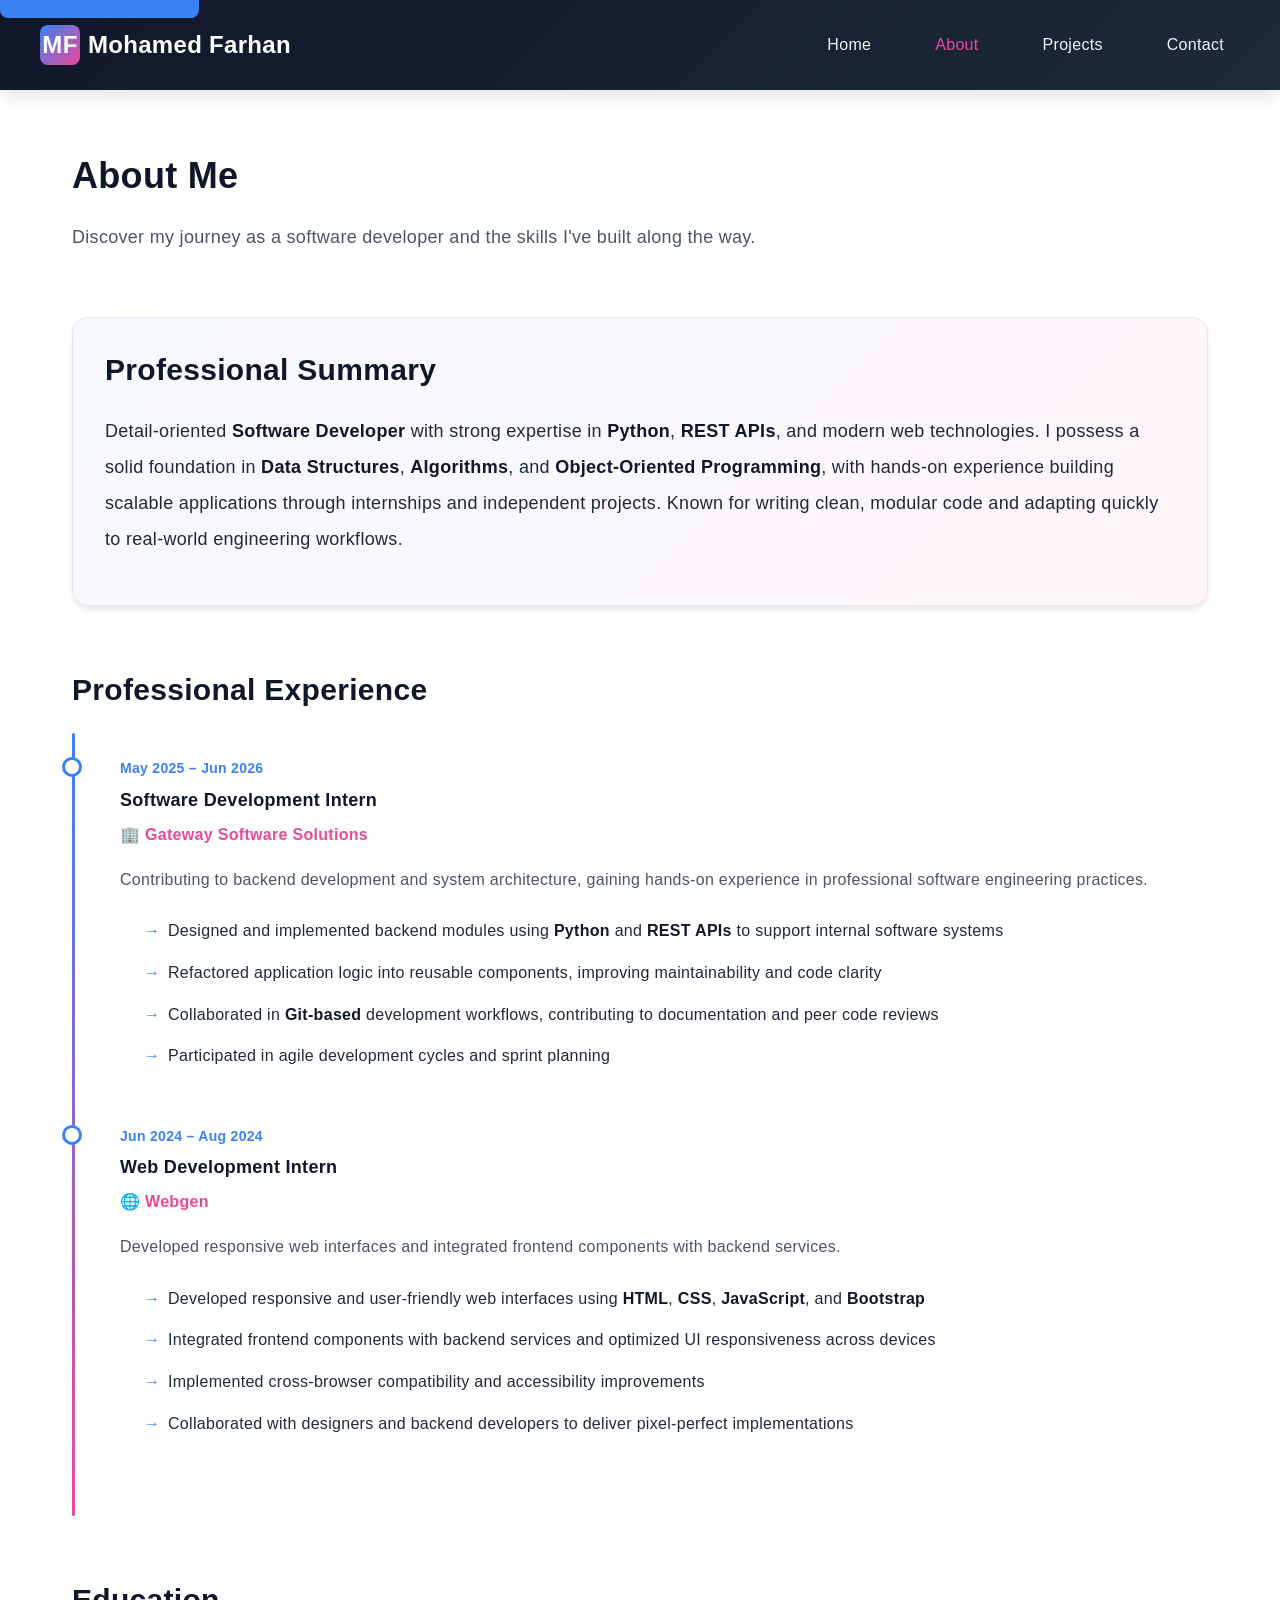
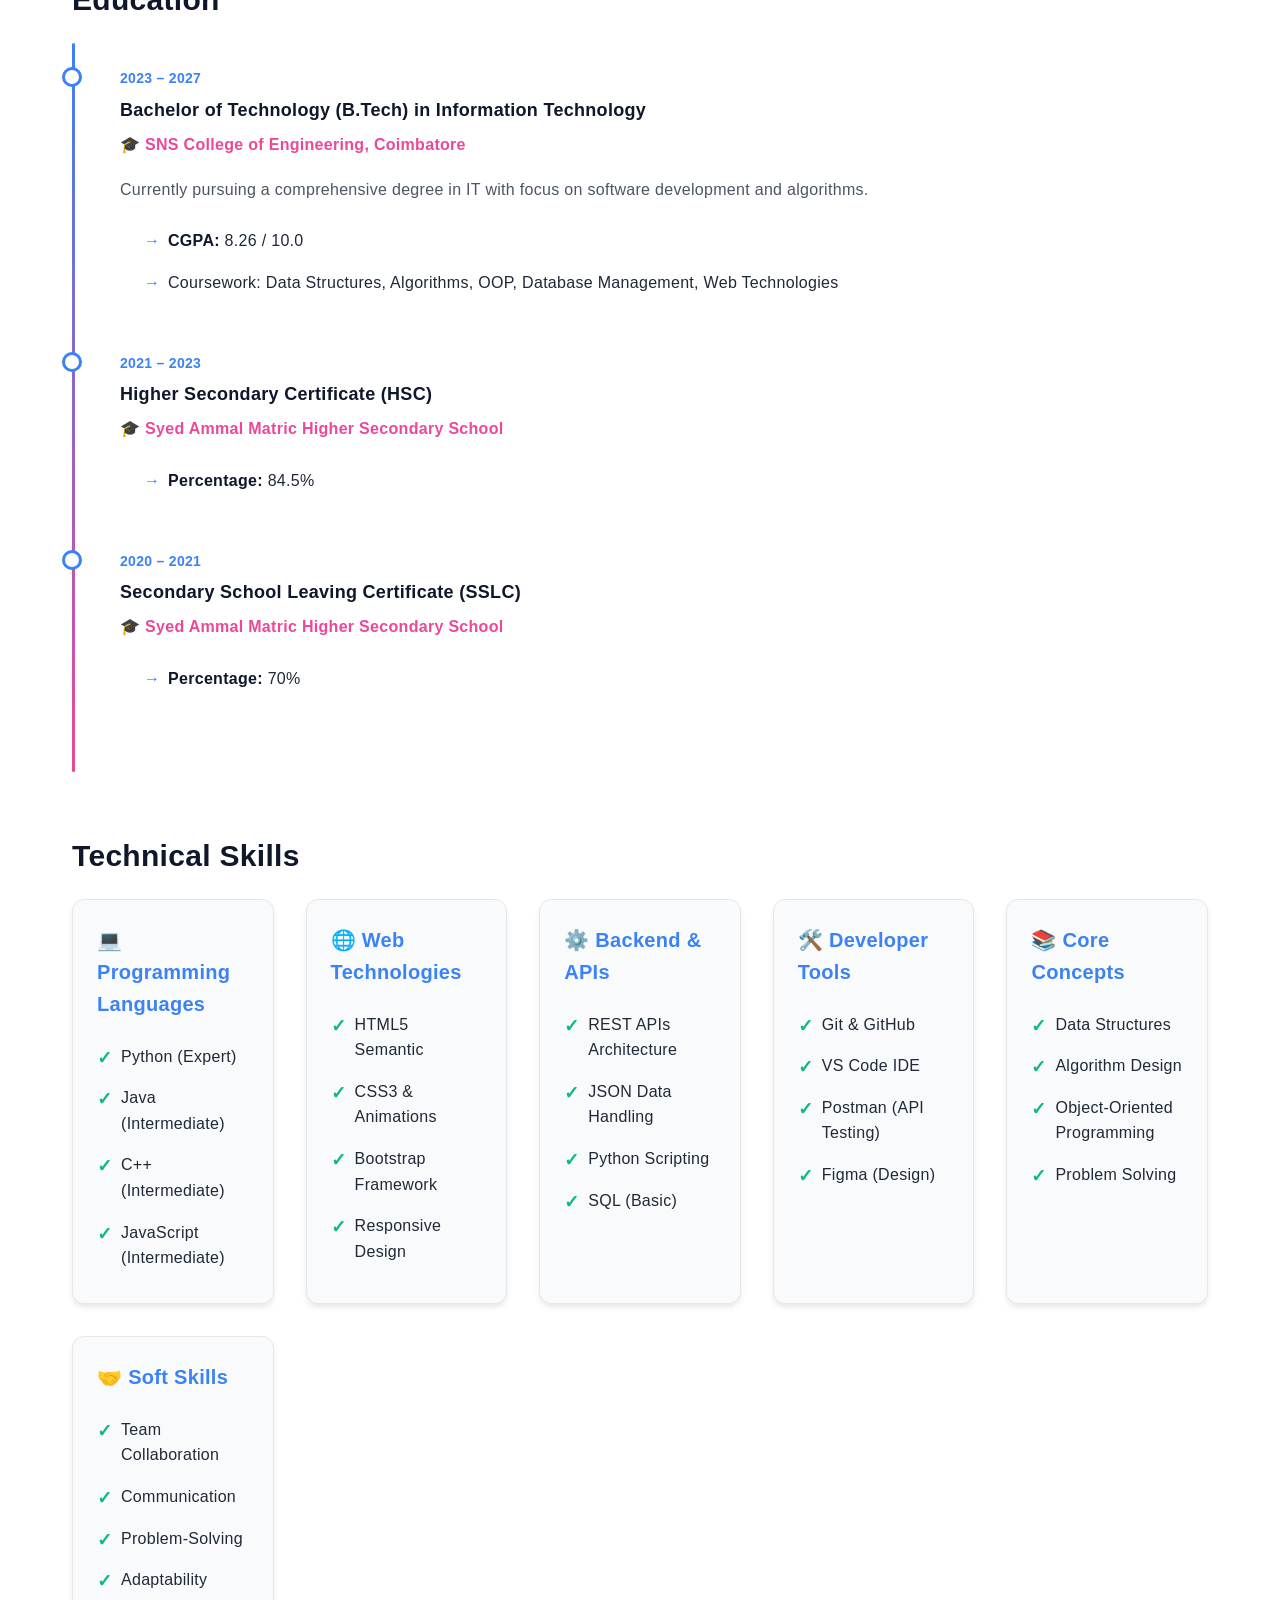
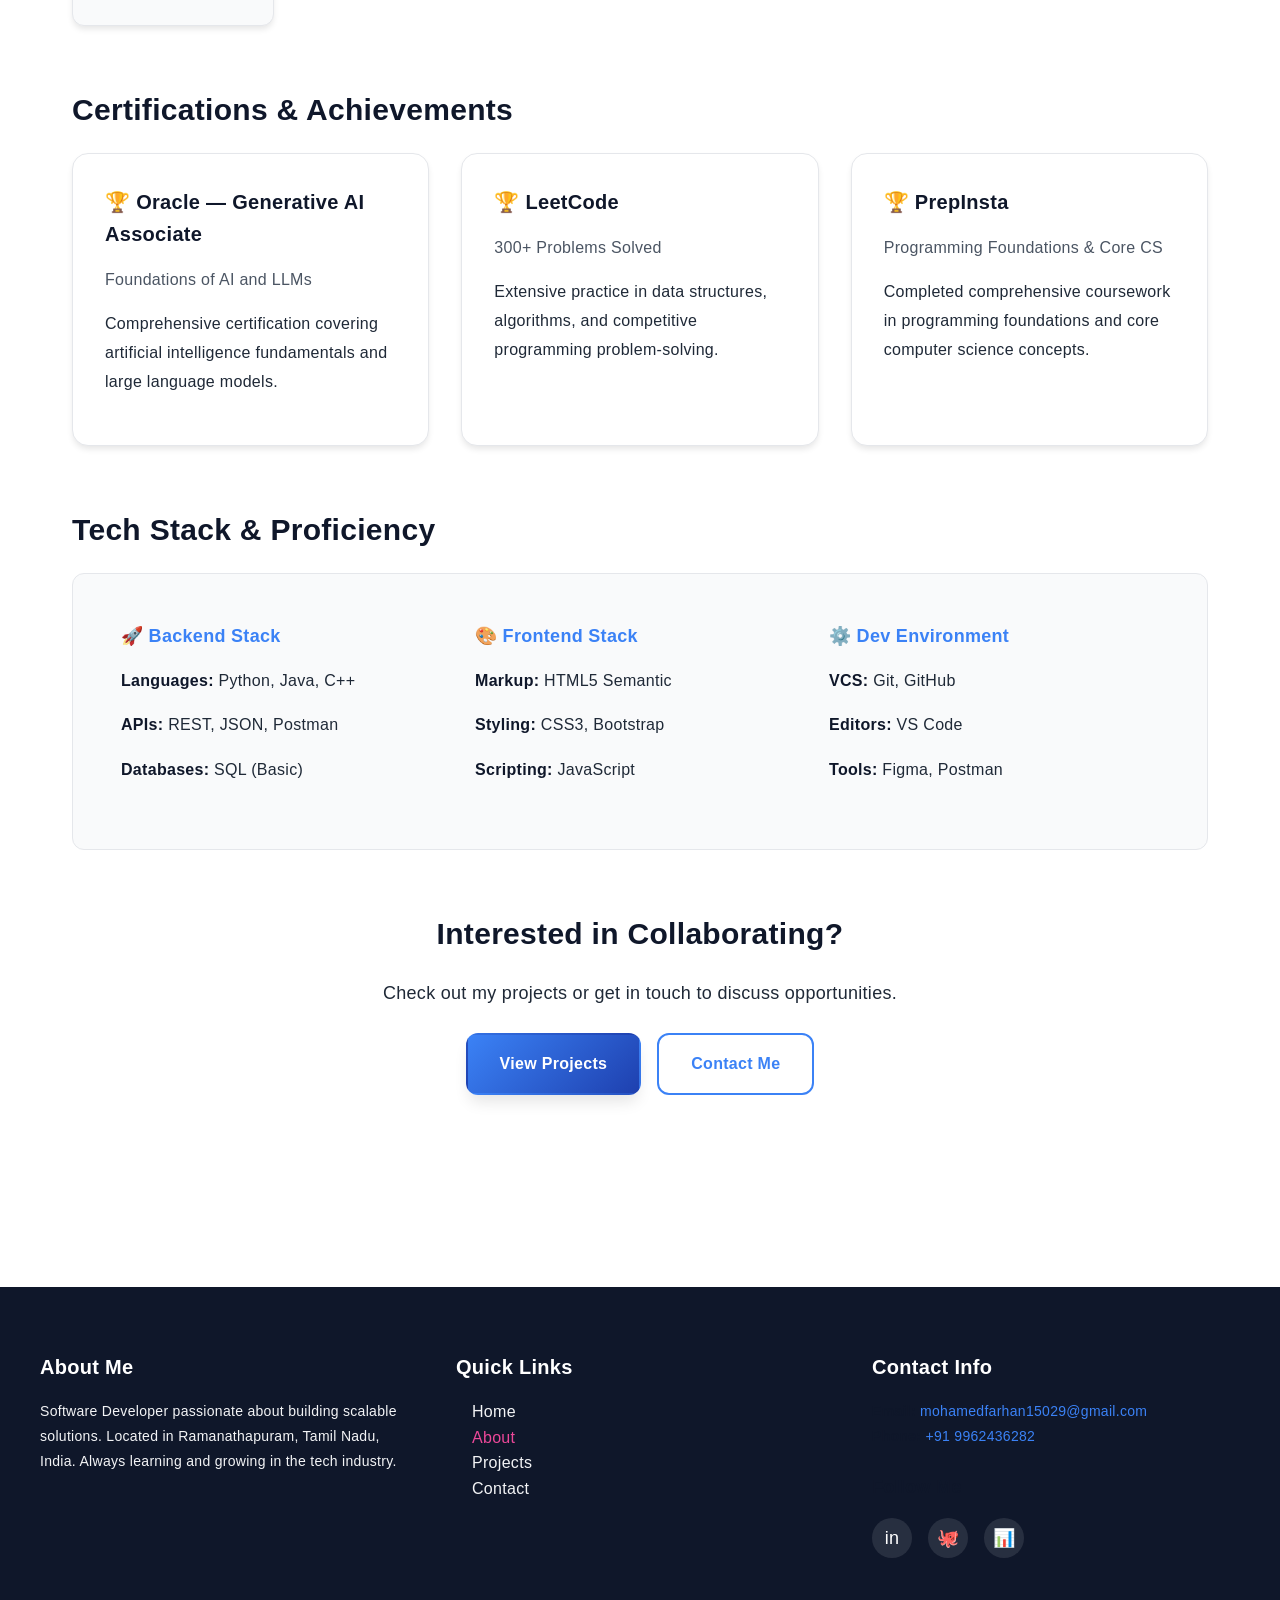
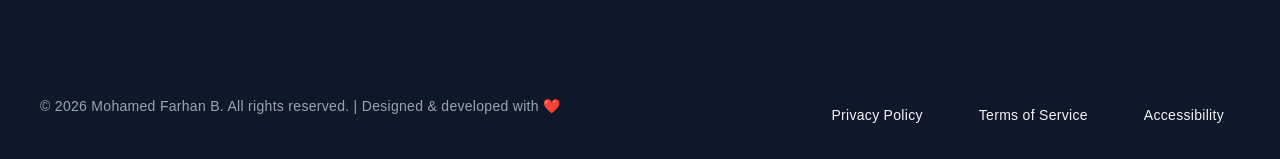
==== about.html @ 7ab43fc3 "Initial commit: Professional portfolio website - WCAG AAA accessible, SEO optimized, premium design" ====
<!DOCTYPE html>
<html lang="en">
<head>
  <meta charset="UTF-8">
  <meta name="viewport" content="width=device-width, initial-scale=1.0">
  
  <!-- SEO Meta Tags -->
  <title>About Me | Mohamed Farhan B - Software Developer Experience & Skills</title>
  <meta name="description" content="Learn about Mohamed Farhan B's professional background, experience as a software developer, technical skills, education, and career journey.">
  <meta name="keywords" content="About Mohamed Farhan, Software Developer Experience, Python Backend Developer, Technical Skills">
  <meta name="author" content="Mohamed Farhan B">
  
  <!-- Open Graph -->
  <meta property="og:title" content="About Mohamed Farhan B | Software Developer">
  <meta property="og:description" content="Professional background and experience in software development, Python, backend engineering.">
  <meta property="og:url" content="https://mohamedfarhanb.com/about.html">
  
  <!-- Canonical URL -->
  <link rel="canonical" href="https://mohamedfarhanb.com/about.html">
  
  <!-- Favicon -->
  <link rel="icon" type="image/x-icon" href="data:image/svg+xml,<svg xmlns='http://www.w3.org/2000/svg' viewBox='0 0 32 32'><rect fill='%233b82f6' width='32' height='32'/><text x='50%' y='50%' dominant-baseline='middle' text-anchor='middle' font-size='20' font-weight='bold' fill='white' font-family='Arial'>MF</text></svg>">
  
  <!-- Stylesheets -->
  <link rel="stylesheet" href="css/styles.css">
</head>
<body>
  <!-- Skip Link -->
  <a href="#main-content" class="skip-link">Skip to main content</a>

  <!-- Header & Navigation -->
  <header role="banner">
    <div class="header-container">
      <a href="index.html" class="logo" aria-label="Mohamed Farhan portfolio home">
        <div class="logo-icon">MF</div>
        <span>Mohamed Farhan</span>
      </a>

      <button class="mobile-menu-btn" aria-label="Toggle navigation menu" aria-expanded="false">
        ☰
      </button>

      <nav role="navigation" aria-label="Main navigation">
        <a href="index.html">Home</a>
        <a href="about.html" aria-current="page">About</a>
        <a href="projects.html">Projects</a>
        <a href="contact.html">Contact</a>
      </nav>
    </div>
  </header>

  <!-- Main Content -->
  <main id="main-content" role="main">
    <!-- Page Header -->
    <section aria-labelledby="page-title">
      <h1 id="page-title">About Me</h1>
      <p class="text-muted" style="font-size: var(--font-size-lg); margin-bottom: var(--spacing-2xl);">
        Discover my journey as a software developer and the skills I've built along the way.
      </p>
    </section>

    <!-- Professional Summary -->
    <section class="card" style="background: linear-gradient(135deg, rgba(59, 130, 246, 0.05) 0%, rgba(236, 72, 153, 0.05) 100%); margin-bottom: var(--spacing-3xl);" aria-labelledby="summary-title">
      <h2 id="summary-title">Professional Summary</h2>
      <p style="font-size: var(--font-size-lg); line-height: 2;">
        Detail-oriented <strong>Software Developer</strong> with strong expertise in <strong>Python</strong>, <strong>REST APIs</strong>, and modern web technologies. 
        I possess a solid foundation in <strong>Data Structures</strong>, <strong>Algorithms</strong>, and <strong>Object-Oriented Programming</strong>, with hands-on experience 
        building scalable applications through internships and independent projects. Known for writing clean, modular code and adapting quickly to real-world engineering workflows.
      </p>
    </section>

    <!-- Experience Section -->
    <section aria-labelledby="experience-title">
      <h2 id="experience-title">Professional Experience</h2>
      <div class="experience-timeline">
        <!-- Current Role -->
        <article class="timeline-item">
          <div class="timeline-date">May 2025 – Jun 2026</div>
          <h3 class="timeline-title">Software Development Intern</h3>
          <p class="timeline-company">🏢 Gateway Software Solutions</p>
          <p class="timeline-description">
            Contributing to backend development and system architecture, gaining hands-on experience in professional software engineering practices.
          </p>
          <ul class="timeline-points">
            <li>Designed and implemented backend modules using <strong>Python</strong> and <strong>REST APIs</strong> to support internal software systems</li>
            <li>Refactored application logic into reusable components, improving maintainability and code clarity</li>
            <li>Collaborated in <strong>Git-based</strong> development workflows, contributing to documentation and peer code reviews</li>
            <li>Participated in agile development cycles and sprint planning</li>
          </ul>
        </article>

        <!-- Previous Role -->
        <article class="timeline-item">
          <div class="timeline-date">Jun 2024 – Aug 2024</div>
          <h3 class="timeline-title">Web Development Intern</h3>
          <p class="timeline-company">🌐 Webgen</p>
          <p class="timeline-description">
            Developed responsive web interfaces and integrated frontend components with backend services.
          </p>
          <ul class="timeline-points">
            <li>Developed responsive and user-friendly web interfaces using <strong>HTML</strong>, <strong>CSS</strong>, <strong>JavaScript</strong>, and <strong>Bootstrap</strong></li>
            <li>Integrated frontend components with backend services and optimized UI responsiveness across devices</li>
            <li>Implemented cross-browser compatibility and accessibility improvements</li>
            <li>Collaborated with designers and backend developers to deliver pixel-perfect implementations</li>
          </ul>
        </article>
      </div>
    </section>

    <!-- Education Section -->
    <section aria-labelledby="education-title" style="margin-top: var(--spacing-3xl);">
      <h2 id="education-title">Education</h2>
      <div class="experience-timeline">
        <!-- B.Tech -->
        <article class="timeline-item">
          <div class="timeline-date">2023 – 2027</div>
          <h3 class="timeline-title">Bachelor of Technology (B.Tech) in Information Technology</h3>
          <p class="timeline-company">🎓 SNS College of Engineering, Coimbatore</p>
          <p class="timeline-description">
            Currently pursuing a comprehensive degree in IT with focus on software development and algorithms.
          </p>
          <ul class="timeline-points">
            <li><strong>CGPA:</strong> 8.26 / 10.0</li>
            <li>Coursework: Data Structures, Algorithms, OOP, Database Management, Web Technologies</li>
          </ul>
        </article>

        <!-- HSC -->
        <article class="timeline-item">
          <div class="timeline-date">2021 – 2023</div>
          <h3 class="timeline-title">Higher Secondary Certificate (HSC)</h3>
          <p class="timeline-company">🎓 Syed Ammal Matric Higher Secondary School</p>
          <ul class="timeline-points">
            <li><strong>Percentage:</strong> 84.5%</li>
          </ul>
        </article>

        <!-- SSLC -->
        <article class="timeline-item">
          <div class="timeline-date">2020 – 2021</div>
          <h3 class="timeline-title">Secondary School Leaving Certificate (SSLC)</h3>
          <p class="timeline-company">🎓 Syed Ammal Matric Higher Secondary School</p>
          <ul class="timeline-points">
            <li><strong>Percentage:</strong> 70%</li>
          </ul>
        </article>
      </div>
    </section>

    <!-- Skills Section -->
    <section style="margin-top: var(--spacing-3xl);" aria-labelledby="skills-title">
      <h2 id="skills-title">Technical Skills</h2>
      <div class="skills-grid">
        <!-- Programming Languages -->
        <div class="skill-category card">
          <h4>💻 Programming Languages</h4>
          <ul class="skill-list">
            <li>Python (Expert)</li>
            <li>Java (Intermediate)</li>
            <li>C++ (Intermediate)</li>
            <li>JavaScript (Intermediate)</li>
          </ul>
        </div>

        <!-- Web Technologies -->
        <div class="skill-category card">
          <h4>🌐 Web Technologies</h4>
          <ul class="skill-list">
            <li>HTML5 Semantic</li>
            <li>CSS3 & Animations</li>
            <li>Bootstrap Framework</li>
            <li>Responsive Design</li>
          </ul>
        </div>

        <!-- Backend & APIs -->
        <div class="skill-category card">
          <h4>⚙️ Backend & APIs</h4>
          <ul class="skill-list">
            <li>REST APIs Architecture</li>
            <li>JSON Data Handling</li>
            <li>Python Scripting</li>
            <li>SQL (Basic)</li>
          </ul>
        </div>

        <!-- Developer Tools -->
        <div class="skill-category card">
          <h4>🛠️ Developer Tools</h4>
          <ul class="skill-list">
            <li>Git & GitHub</li>
            <li>VS Code IDE</li>
            <li>Postman (API Testing)</li>
            <li>Figma (Design)</li>
          </ul>
        </div>

        <!-- Core Concepts -->
        <div class="skill-category card">
          <h4>📚 Core Concepts</h4>
          <ul class="skill-list">
            <li>Data Structures</li>
            <li>Algorithm Design</li>
            <li>Object-Oriented Programming</li>
            <li>Problem Solving</li>
          </ul>
        </div>

        <!-- Soft Skills -->
        <div class="skill-category card">
          <h4>🤝 Soft Skills</h4>
          <ul class="skill-list">
            <li>Team Collaboration</li>
            <li>Communication</li>
            <li>Problem-Solving</li>
            <li>Adaptability</li>
          </ul>
        </div>
      </div>
    </section>

    <!-- Certifications Section -->
    <section style="margin-top: var(--spacing-3xl);" aria-labelledby="certifications-title">
      <h2 id="certifications-title">Certifications & Achievements</h2>
      <div class="skills-grid">
        <div class="card">
          <h4>🏆 Oracle — Generative AI Associate</h4>
          <p class="text-muted">Foundations of AI and LLMs</p>
          <p style="margin-top: var(--spacing-sm);">
            Comprehensive certification covering artificial intelligence fundamentals and large language models.
          </p>
        </div>
        <div class="card">
          <h4>🏆 LeetCode</h4>
          <p class="text-muted">300+ Problems Solved</p>
          <p style="margin-top: var(--spacing-sm);">
            Extensive practice in data structures, algorithms, and competitive programming problem-solving.
          </p>
        </div>
        <div class="card">
          <h4>🏆 PrepInsta</h4>
          <p class="text-muted">Programming Foundations & Core CS</p>
          <p style="margin-top: var(--spacing-sm);">
            Completed comprehensive coursework in programming foundations and core computer science concepts.
          </p>
        </div>
      </div>
    </section>

    <!-- Tech Stack Expertise -->
    <section style="margin-top: var(--spacing-3xl);" aria-labelledby="tech-stack-title">
      <h2 id="tech-stack-title">Tech Stack & Proficiency</h2>
      <div style="background: var(--gray-50); padding: var(--spacing-2xl); border-radius: var(--radius-lg); border: 1px solid var(--gray-200);">
        <div style="display: grid; grid-template-columns: repeat(auto-fit, minmax(250px, 1fr)); gap: var(--spacing-lg);">
          <div>
            <h5 style="color: var(--secondary); margin-bottom: var(--spacing-md);">🚀 Backend Stack</h5>
            <p><strong>Languages:</strong> Python, Java, C++</p>
            <p><strong>APIs:</strong> REST, JSON, Postman</p>
            <p><strong>Databases:</strong> SQL (Basic)</p>
          </div>
          <div>
            <h5 style="color: var(--secondary); margin-bottom: var(--spacing-md);">🎨 Frontend Stack</h5>
            <p><strong>Markup:</strong> HTML5 Semantic</p>
            <p><strong>Styling:</strong> CSS3, Bootstrap</p>
            <p><strong>Scripting:</strong> JavaScript</p>
          </div>
          <div>
            <h5 style="color: var(--secondary); margin-bottom: var(--spacing-md);">⚙️ Dev Environment</h5>
            <p><strong>VCS:</strong> Git, GitHub</p>
            <p><strong>Editors:</strong> VS Code</p>
            <p><strong>Tools:</strong> Figma, Postman</p>
          </div>
        </div>
      </div>
    </section>

    <!-- Call to Action -->
    <section style="margin-top: var(--spacing-3xl); text-align: center;" aria-labelledby="cta-about-title">
      <h2 id="cta-about-title">Interested in Collaborating?</h2>
      <p style="font-size: var(--font-size-lg); margin-bottom: var(--spacing-lg);">
        Check out my projects or get in touch to discuss opportunities.
      </p>
      <div class="hero-cta" style="justify-content: center;">
        <a href="projects.html" class="btn btn-primary">View Projects</a>
        <a href="contact.html" class="btn btn-secondary">Contact Me</a>
      </div>
    </section>
  </main>

  <!-- Footer -->
  <footer role="contentinfo">
    <div class="footer-container">
      <div class="footer-content">
        <section class="footer-section">
          <h4>About Me</h4>
          <p>
            Software Developer passionate about building scalable solutions. Located in Ramanathapuram, Tamil Nadu, India. 
            Always learning and growing in the tech industry.
          </p>
        </section>

        <section class="footer-section">
          <h4>Quick Links</h4>
          <nav aria-label="Footer navigation">
            <ul style="list-style: none;">
              <li><a href="index.html">Home</a></li>
              <li><a href="about.html">About</a></li>
              <li><a href="projects.html">Projects</a></li>
              <li><a href="contact.html">Contact</a></li>
            </ul>
          </nav>
        </section>

        <section class="footer-section">
          <h4>Contact Info</h4>
          <p>
            <strong>Email:</strong> <a href="mailto:mohamedfarhan15029@gmail.com">mohamedfarhan15029@gmail.com</a><br>
            <strong>Phone:</strong> <a href="tel:+919962436282">+91 9962436282</a>
          </p>
          <h5 style="margin-top: var(--spacing-lg);">Follow Me</h5>
          <div class="social-links">
            <a href="https://linkedin.com/in/mohamed-farhanb" class="social-link" aria-label="LinkedIn profile" target="_blank" rel="noopener noreferrer">in</a>
            <a href="https://github.com/FarhanMohamed2005" class="social-link" aria-label="GitHub profile" target="_blank" rel="noopener noreferrer">🐙</a>
            <a href="https://leetcode.com/u/Farhan12121" class="social-link" aria-label="LeetCode profile" target="_blank" rel="noopener noreferrer">📊</a>
          </div>
        </section>
      </div>

      <div class="footer-bottom">
        <p class="footer-credit">© 2026 Mohamed Farhan B. All rights reserved. | Designed & developed with ❤️</p>
        <nav class="footer-links" aria-label="Legal">
          <a href="#privacy">Privacy Policy</a>
          <a href="#terms">Terms of Service</a>
          <a href="#accessibility">Accessibility</a>
        </nav>
      </div>
    </div>
  </footer>

  <script src="js/script.js"></script>
</body>
</html>
---- css/styles.css ----
/* ========================================
   PORTFOLIO WEBSITE - PREMIUM STYLING
   Semantic HTML5 | WCAG Accessibility
   ======================================== */

:root {
  /* Primary Color Palette */
  --primary: #0f172a;
  --primary-light: #1e293b;
  --secondary: #3b82f6;
  --secondary-dark: #1e40af;
  --accent: #ec4899;
  --accent-light: #f472b6;
  
  /* Neutral Colors */
  --white: #ffffff;
  --gray-50: #f9fafb;
  --gray-100: #f3f4f6;
  --gray-200: #e5e7eb;
  --gray-400: #9ca3af;
  --gray-600: #4b5563;
  --gray-800: #1f2937;
  --gray-900: #111827;
  
  /* Functional Colors */
  --success: #10b981;
  --warning: #f59e0b;
  --danger: #ef4444;
  
  /* Spacing System */
  --spacing-xs: 0.25rem;
  --spacing-sm: 0.5rem;
  --spacing-md: 1rem;
  --spacing-lg: 1.5rem;
  --spacing-xl: 2rem;
  --spacing-2xl: 3rem;
  --spacing-3xl: 4rem;
  
  /* Typography */
  --font-family: 'Segoe UI', Tahoma, Geneva, Verdana, sans-serif;
  --font-mono: 'Courier New', monospace;
  --font-size-xs: 0.75rem;
  --font-size-sm: 0.875rem;
  --font-size-base: 1rem;
  --font-size-lg: 1.125rem;
  --font-size-xl: 1.25rem;
  --font-size-2xl: 1.5rem;
  --font-size-3xl: 1.875rem;
  --font-size-4xl: 2.25rem;
  
  /* Shadows */
  --shadow-sm: 0 1px 2px 0 rgba(0, 0, 0, 0.05);
  --shadow-md: 0 4px 6px -1px rgba(0, 0, 0, 0.1);
  --shadow-lg: 0 10px 15px -3px rgba(0, 0, 0, 0.1);
  --shadow-xl: 0 20px 25px -5px rgba(0, 0, 0, 0.1);
  --shadow-2xl: 0 25px 50px -12px rgba(0, 0, 0, 0.25);
  
  /* Transitions */
  --transition-fast: 150ms ease-in-out;
  --transition-base: 300ms ease-in-out;
  --transition-slow: 500ms ease-in-out;
  
  /* Border Radius */
  --radius-sm: 0.375rem;
  --radius-md: 0.5rem;
  --radius-lg: 0.75rem;
  --radius-xl: 1rem;
  --radius-2xl: 1.5rem;
  --radius-full: 9999px;
}

/* ========================================
   RESET & BASE STYLES
   ======================================== */

*,
*::before,
*::after {
  margin: 0;
  padding: 0;
  box-sizing: border-box;
}

html {
  scroll-behavior: smooth;
  font-size: 16px;
}

body {
  font-family: var(--font-family);
  color: var(--gray-800);
  background-color: var(--white);
  line-height: 1.6;
  letter-spacing: 0.3px;
  overflow-x: hidden;
}

/* ========================================
   ACCESSIBILITY FOCUS STYLES
   ======================================== */

:focus {
  outline: 2px solid var(--secondary);
  outline-offset: 2px;
}

:focus:not(:focus-visible) {
  outline: none;
}

a:focus-visible,
button:focus-visible,
input:focus-visible,
textarea:focus-visible,
select:focus-visible {
  outline: 3px solid var(--accent);
  outline-offset: 2px;
  border-radius: var(--radius-md);
}

/* Skip to main content link */
.skip-link {
  position: absolute;
  top: -40px;
  left: 0;
  background: var(--secondary);
  color: var(--white);
  padding: var(--spacing-md) var(--spacing-lg);
  text-decoration: none;
  z-index: 100;
  border-radius: var(--radius-md);
}

.skip-link:focus {
  top: 0;
}

/* ========================================
   TYPOGRAPHY
   ======================================== */

h1 {
  font-size: var(--font-size-4xl);
  font-weight: 700;
  line-height: 1.2;
  margin-bottom: var(--spacing-lg);
  color: var(--primary);
}

h2 {
  font-size: var(--font-size-3xl);
  font-weight: 700;
  line-height: 1.3;
  margin-bottom: var(--spacing-lg);
  color: var(--primary);
}

h3 {
  font-size: var(--font-size-2xl);
  font-weight: 600;
  line-height: 1.4;
  margin-bottom: var(--spacing-md);
  color: var(--primary);
}

h4 {
  font-size: var(--font-size-xl);
  font-weight: 600;
  margin-bottom: var(--spacing-md);
  color: var(--primary);
}

h5 {
  font-size: var(--font-size-lg);
  font-weight: 600;
  margin-bottom: var(--spacing-sm);
  color: var(--primary);
}

h6 {
  font-size: var(--font-size-base);
  font-weight: 600;
  margin-bottom: var(--spacing-sm);
  color: var(--primary);
}

p {
  margin-bottom: var(--spacing-md);
  line-height: 1.8;
  color: var(--gray-700);
}

a {
  color: var(--secondary);
  text-decoration: none;
  transition: color var(--transition-fast);
}

a:hover {
  color: var(--accent);
  text-decoration: underline;
}

strong {
  font-weight: 600;
  color: var(--primary);
}

code {
  background-color: var(--gray-100);
  color: var(--danger);
  padding: 0.2rem 0.4rem;
  border-radius: var(--radius-sm);
  font-family: var(--font-mono);
  font-size: 0.9em;
}

/* ========================================
   HEADER & NAVIGATION
   ======================================== */

header {
  background: linear-gradient(135deg, var(--primary) 0%, var(--primary-light) 100%);
  color: var(--white);
  padding: var(--spacing-lg) var(--spacing-xl);
  box-shadow: var(--shadow-lg);
  position: sticky;
  top: 0;
  z-index: 50;
  animation: slideDown 0.6s ease-out;
}

@keyframes slideDown {
  from {
    transform: translateY(-100%);
    opacity: 0;
  }
  to {
    transform: translateY(0);
    opacity: 1;
  }
}

.header-container {
  max-width: 1200px;
  margin: 0 auto;
  display: flex;
  justify-content: space-between;
  align-items: center;
  gap: var(--spacing-xl);
}

.logo {
  font-size: var(--font-size-2xl);
  font-weight: 700;
  color: var(--white);
  display: flex;
  align-items: center;
  gap: var(--spacing-sm);
  text-decoration: none;
  transition: transform var(--transition-fast);
}

.logo:hover {
  transform: scale(1.05);
}

.logo-icon {
  width: 40px;
  height: 40px;
  background: linear-gradient(135deg, var(--secondary) 0%, var(--accent) 100%);
  border-radius: var(--radius-md);
  display: flex;
  align-items: center;
  justify-content: center;
  font-weight: 700;
  color: var(--white);
}

nav {
  display: flex;
  gap: var(--spacing-xl);
  align-items: center;
}

nav a {
  color: var(--gray-100);
  text-decoration: none;
  font-weight: 500;
  padding: var(--spacing-sm) var(--spacing-md);
  border-radius: var(--radius-md);
  transition: all var(--transition-base);
  position: relative;
}

nav a::after {
  content: '';
  position: absolute;
  bottom: 0;
  left: 0;
  width: 0;
  height: 2px;
  background: linear-gradient(90deg, var(--secondary), var(--accent));
  transition: width var(--transition-base);
}

nav a:hover::after {
  width: 100%;
}

nav a:hover {
  color: var(--accent);
  background-color: rgba(255, 255, 255, 0.1);
}

.mobile-menu-btn {
  display: none;
  background: none;
  border: none;
  color: var(--white);
  cursor: pointer;
  font-size: var(--font-size-xl);
}

/* ========================================
   MAIN CONTAINER & SECTIONS
   ======================================== */

main {
  max-width: 1200px;
  margin: 0 auto;
  padding: var(--spacing-3xl) var(--spacing-xl);
  min-height: calc(100vh - 200px);
}

section {
  margin-bottom: var(--spacing-3xl);
  animation: fadeInUp 0.8s ease-out;
}

@keyframes fadeInUp {
  from {
    opacity: 0;
    transform: translateY(30px);
  }
  to {
    opacity: 1;
    transform: translateY(0);
  }
}

article {
  animation: fadeInUp 0.8s ease-out;
}

/* ========================================
   HERO SECTION
   ======================================== */

.hero {
  display: grid;
  grid-template-columns: 1fr 1fr;
  gap: var(--spacing-3xl);
  align-items: center;
  margin-bottom: var(--spacing-3xl);
}

.hero-content h1 {
  background: linear-gradient(135deg, var(--primary) 0%, var(--secondary) 100%);
  -webkit-background-clip: text;
  -webkit-text-fill-color: transparent;
  background-clip: text;
  margin-bottom: var(--spacing-lg);
  animation: slideInLeft 0.8s ease-out;
}

@keyframes slideInLeft {
  from {
    opacity: 0;
    transform: translateX(-50px);
  }
  to {
    opacity: 1;
    transform: translateX(0);
  }
}

.hero-subtitle {
  font-size: var(--font-size-xl);
  color: var(--secondary);
  font-weight: 600;
  margin-bottom: var(--spacing-md);
  animation: slideInLeft 0.8s ease-out 0.1s backwards;
}

.hero-description {
  font-size: var(--font-size-lg);
  color: var(--gray-600);
  line-height: 1.8;
  margin-bottom: var(--spacing-lg);
  animation: slideInLeft 0.8s ease-out 0.2s backwards;
}

.hero-cta {
  display: flex;
  gap: var(--spacing-md);
  margin-bottom: var(--spacing-lg);
  animation: slideInLeft 0.8s ease-out 0.3s backwards;
  flex-wrap: wrap;
}

.hero-visual {
  background: linear-gradient(135deg, var(--secondary) 0%, var(--accent) 100%);
  border-radius: var(--radius-2xl);
  height: 400px;
  display: flex;
  align-items: center;
  justify-content: center;
  box-shadow: var(--shadow-2xl);
  animation: slideInRight 0.8s ease-out;
  position: relative;
  overflow: hidden;
}

@keyframes slideInRight {
  from {
    opacity: 0;
    transform: translateX(50px);
  }
  to {
    opacity: 1;
    transform: translateX(0);
  }
}

.hero-visual::before {
  content: '';
  position: absolute;
  width: 200px;
  height: 200px;
  background: rgba(255, 255, 255, 0.1);
  border-radius: 50%;
  animation: float 6s ease-in-out infinite;
}

@keyframes float {
  0%, 100% {
    transform: translateY(0);
  }
  50% {
    transform: translateY(-30px);
  }
}

.hero-visual-text {
  color: var(--white);
  font-size: var(--font-size-3xl);
  font-weight: 700;
  text-align: center;
  z-index: 10;
  position: relative;
}

/* ========================================
   BUTTONS & CTA
   ======================================== */

.btn {
  display: inline-block;
  padding: var(--spacing-md) var(--spacing-xl);
  border-radius: var(--radius-lg);
  border: 2px solid transparent;
  font-size: var(--font-size-base);
  font-weight: 600;
  cursor: pointer;
  transition: all var(--transition-base);
  text-decoration: none;
  text-align: center;
  font-family: var(--font-family);
}

.btn-primary {
  background: linear-gradient(135deg, var(--secondary) 0%, var(--secondary-dark) 100%);
  color: var(--white);
  box-shadow: var(--shadow-lg);
}

.btn-primary:hover {
  transform: translateY(-2px);
  box-shadow: var(--shadow-xl);
}

.btn-secondary {
  background: var(--white);
  color: var(--secondary);
  border: 2px solid var(--secondary);
}

.btn-secondary:hover {
  background: var(--secondary);
  color: var(--white);
  transform: translateY(-2px);
}

.btn-accent {
  background: linear-gradient(135deg, var(--accent) 0%, var(--accent-light) 100%);
  color: var(--white);
  box-shadow: var(--shadow-lg);
}

.btn-accent:hover {
  transform: translateY(-2px);
  box-shadow: var(--shadow-xl);
}

.btn-small {
  padding: var(--spacing-sm) var(--spacing-md);
  font-size: var(--font-size-sm);
}

.btn:active {
  transform: translateY(0);
}

/* ========================================
   CARDS
   ======================================== */

.card {
  background: var(--white);
  border-radius: var(--radius-xl);
  padding: var(--spacing-xl);
  box-shadow: var(--shadow-md);
  transition: all var(--transition-base);
  border: 1px solid var(--gray-200);
}

.card:hover {
  box-shadow: var(--shadow-xl);
  transform: translateY(-8px);
  border-color: var(--secondary);
}

.card-header {
  margin-bottom: var(--spacing-lg);
}

.card-title {
  font-size: var(--font-size-xl);
  font-weight: 700;
  margin-bottom: var(--spacing-sm);
  color: var(--primary);
}

.card-subtitle {
  color: var(--secondary);
  font-size: var(--font-size-sm);
  font-weight: 600;
}

.card-content {
  color: var(--gray-600);
  line-height: 1.8;
  margin-bottom: var(--spacing-md);
}

.card-tags {
  display: flex;
  gap: var(--spacing-sm);
  flex-wrap: wrap;
}

.tag {
  display: inline-block;
  background: var(--gray-100);
  color: var(--secondary);
  padding: var(--spacing-xs) var(--spacing-md);
  border-radius: var(--radius-full);
  font-size: var(--font-size-xs);
  font-weight: 600;
  border: 1px solid var(--gray-200);
}

.tag:hover {
  background: var(--secondary);
  color: var(--white);
  border-color: var(--secondary);
}

/* ========================================
   SKILLS GRID
   ======================================== */

.skills-grid {
  display: grid;
  grid-template-columns: repeat(auto-fit, minmax(200px, 1fr));
  gap: var(--spacing-xl);
}

.skill-category {
  background: var(--gray-50);
  padding: var(--spacing-lg);
  border-radius: var(--radius-lg);
  border: 1px solid var(--gray-200);
  transition: all var(--transition-base);
}

.skill-category:hover {
  background: var(--white);
  box-shadow: var(--shadow-lg);
  border-color: var(--secondary);
}

.skill-category h4 {
  color: var(--secondary);
  margin-bottom: var(--spacing-md);
  display: flex;
  align-items: center;
  gap: var(--spacing-sm);
}

.skill-list {
  list-style: none;
}

.skill-list li {
  padding: var(--spacing-sm) 0;
  color: var(--gray-700);
  position: relative;
  padding-left: var(--spacing-lg);
}

.skill-list li::before {
  content: '✓';
  position: absolute;
  left: 0;
  color: var(--success);
  font-weight: 700;
  font-size: var(--font-size-lg);
}

/* ========================================
   PROJECTS GRID
   ======================================== */

.projects-grid {
  display: grid;
  grid-template-columns: repeat(auto-fit, minmax(280px, 1fr));
  gap: var(--spacing-2xl);
  margin-bottom: var(--spacing-3xl);
}

.project-card {
  background: var(--white);
  border-radius: var(--radius-xl);
  overflow: hidden;
  box-shadow: var(--shadow-md);
  transition: all var(--transition-base);
  border: 1px solid var(--gray-200);
  display: flex;
  flex-direction: column;
}

.project-card:hover {
  box-shadow: var(--shadow-xl);
  transform: translateY(-12px);
  border-color: var(--secondary);
}

.project-image {
  width: 100%;
  height: 180px;
  background: linear-gradient(135deg, var(--secondary) 0%, var(--accent) 100%);
  display: flex;
  align-items: center;
  justify-content: center;
  color: var(--white);
  font-size: var(--font-size-3xl);
  font-weight: 700;
  overflow: hidden;
}

.project-image::before {
  content: '';
  position: absolute;
  width: 100%;
  height: 100%;
  background: linear-gradient(45deg, transparent 30%, rgba(255, 255, 255, 0.1) 50%, transparent 70%);
  animation: shimmer 3s infinite;
}

@keyframes shimmer {
  0% {
    transform: translateX(-100%);
  }
  100% {
    transform: translateX(100%);
  }
}

.project-body {
  padding: var(--spacing-lg);
  flex-grow: 1;
  display: flex;
  flex-direction: column;
}

.project-title {
  font-size: var(--font-size-lg);
  font-weight: 700;
  color: var(--primary);
  margin-bottom: var(--spacing-sm);
}

.project-description {
  color: var(--gray-600);
  font-size: var(--font-size-sm);
  line-height: 1.6;
  margin-bottom: var(--spacing-md);
  flex-grow: 1;
}

.project-tech {
  display: flex;
  flex-wrap: wrap;
  gap: var(--spacing-sm);
  margin-bottom: var(--spacing-md);
}

.project-footer {
  display: flex;
  gap: var(--spacing-md);
  margin-top: auto;
}

.project-link {
  display: inline-flex;
  align-items: center;
  gap: var(--spacing-sm);
  color: var(--secondary);
  font-weight: 600;
  font-size: var(--font-size-sm);
  transition: all var(--transition-fast);
}

.project-link:hover {
  color: var(--accent);
  transform: translateX(4px);
}

/* ========================================
   EXPERIENCE TIMELINE
   ======================================== */

.experience-timeline {
  position: relative;
  padding: var(--spacing-lg) 0;
}

.experience-timeline::before {
  content: '';
  position: absolute;
  left: 0;
  top: 0;
  bottom: 0;
  width: 3px;
  background: linear-gradient(180deg, var(--secondary) 0%, var(--accent) 100%);
  border-radius: var(--radius-full);
}

.timeline-item {
  margin-bottom: var(--spacing-2xl);
  padding-left: var(--spacing-2xl);
  position: relative;
}

.timeline-item::before {
  content: '';
  position: absolute;
  left: -10px;
  top: 0;
  width: 20px;
  height: 20px;
  background: var(--white);
  border: 3px solid var(--secondary);
  border-radius: 50%;
  transition: all var(--transition-base);
}

.timeline-item:hover::before {
  background: var(--secondary);
  transform: scale(1.2);
}

.timeline-date {
  font-size: var(--font-size-sm);
  color: var(--secondary);
  font-weight: 700;
  margin-bottom: var(--spacing-sm);
}

.timeline-title {
  font-size: var(--font-size-lg);
  font-weight: 700;
  color: var(--primary);
  margin-bottom: var(--spacing-sm);
}

.timeline-company {
  color: var(--accent);
  font-weight: 600;
  margin-bottom: var(--spacing-md);
}

.timeline-description {
  color: var(--gray-600);
  line-height: 1.8;
  margin-bottom: var(--spacing-md);
}

.timeline-points {
  list-style: none;
  margin-left: var(--spacing-lg);
}

.timeline-points li {
  padding: var(--spacing-sm) 0;
  color: var(--gray-700);
  position: relative;
  padding-left: var(--spacing-lg);
}

.timeline-points li::before {
  content: '→';
  position: absolute;
  left: 0;
  color: var(--secondary);
  font-weight: 700;
}

/* ========================================
   FORM STYLES
   ======================================== */

form {
  display: grid;
  gap: var(--spacing-lg);
  background: var(--gray-50);
  padding: var(--spacing-2xl);
  border-radius: var(--radius-xl);
  border: 1px solid var(--gray-200);
}

.form-group {
  display: flex;
  flex-direction: column;
  gap: var(--spacing-sm);
}

label {
  font-weight: 600;
  color: var(--primary);
  font-size: var(--font-size-sm);
}

input,
textarea,
select {
  padding: var(--spacing-md);
  border: 2px solid var(--gray-200);
  border-radius: var(--radius-md);
  font-family: var(--font-family);
  font-size: var(--font-size-base);
  transition: all var(--transition-base);
  background: var(--white);
}

input:hover,
textarea:hover,
select:hover {
  border-color: var(--gray-400);
}

input:focus,
textarea:focus,
select:focus {
  border-color: var(--secondary);
  background: var(--white);
  box-shadow: 0 0 0 3px rgba(59, 130, 246, 0.1);
}

textarea {
  resize: vertical;
  min-height: 150px;
  font-family: var(--font-family);
}

input::placeholder,
textarea::placeholder {
  color: var(--gray-400);
}

.form-hint {
  font-size: var(--font-size-xs);
  color: var(--gray-600);
  margin-top: -var(--spacing-sm);
}

.form-error {
  color: var(--danger);
  font-size: var(--font-size-sm);
  display: none;
}

.form-error.show {
  display: block;
}

.form-success {
  background: var(--success);
  color: var(--white);
  padding: var(--spacing-lg);
  border-radius: var(--radius-md);
  margin-bottom: var(--spacing-lg);
  display: none;
}

.form-success.show {
  display: block;
  animation: slideInDown 0.4s ease-out;
}

@keyframes slideInDown {
  from {
    opacity: 0;
    transform: translateY(-20px);
  }
  to {
    opacity: 1;
    transform: translateY(0);
  }
}

/* ========================================
   FOOTER
   ======================================== */

footer {
  background: var(--primary);
  color: var(--gray-100);
  padding: var(--spacing-3xl) var(--spacing-xl) var(--spacing-lg);
  margin-top: var(--spacing-3xl);
}

.footer-container {
  max-width: 1200px;
  margin: 0 auto;
}

.footer-content {
  display: grid;
  grid-template-columns: repeat(auto-fit, minmax(250px, 1fr));
  gap: var(--spacing-2xl);
  margin-bottom: var(--spacing-2xl);
}

.footer-section h4 {
  color: var(--white);
  margin-bottom: var(--spacing-md);
}

.footer-section p {
  color: var(--gray-300);
  font-size: var(--font-size-sm);
  line-height: 1.8;
}

.social-links {
  display: flex;
  gap: var(--spacing-md);
  margin-top: var(--spacing-md);
}

.social-link {
  width: 40px;
  height: 40px;
  background: rgba(255, 255, 255, 0.1);
  border-radius: 50%;
  display: flex;
  align-items: center;
  justify-content: center;
  color: var(--white);
  text-decoration: none;
  transition: all var(--transition-base);
  border: 2px solid transparent;
  font-size: var(--font-size-lg);
}

.social-link:hover {
  background: var(--secondary);
  transform: translateY(-4px);
  border-color: var(--accent);
}

.footer-bottom {
  border-top: 1px solid var(--gray-700);
  padding-top: var(--spacing-lg);
  display: flex;
  justify-content: space-between;
  align-items: center;
  flex-wrap: wrap;
  gap: var(--spacing-lg);
}

.footer-credit {
  color: var(--gray-400);
  font-size: var(--font-size-sm);
}

.footer-links {
  display: flex;
  gap: var(--spacing-lg);
}

.footer-links a {
  color: var(--gray-300);
  font-size: var(--font-size-sm);
  transition: color var(--transition-fast);
}

.footer-links a:hover {
  color: var(--secondary);
}

/* ========================================
   UTILITIES
   ======================================== */

.sr-only {
  position: absolute;
  width: 1px;
  height: 1px;
  padding: 0;
  margin: -1px;
  overflow: hidden;
  clip: rect(0, 0, 0, 0);
  white-space: nowrap;
  border-width: 0;
}

.container {
  max-width: 1200px;
  margin: 0 auto;
  padding: 0 var(--spacing-xl);
}

.text-center {
  text-align: center;
}

.text-muted {
  color: var(--gray-600);
}

.mt {
  margin-top: var(--spacing-lg);
}

.mb {
  margin-bottom: var(--spacing-lg);
}

.flex-center {
  display: flex;
  align-items: center;
  justify-content: center;
}

.gradient-text {
  background: linear-gradient(135deg, var(--secondary) 0%, var(--accent) 100%);
  -webkit-background-clip: text;
  -webkit-text-fill-color: transparent;
  background-clip: text;
}

/* ========================================
   RESPONSIVE DESIGN
   ======================================== */

@media (max-width: 768px) {
  :root {
    --font-size-4xl: 1.875rem;
    --font-size-3xl: 1.5rem;
    --font-size-2xl: 1.25rem;
  }

  header {
    padding: var(--spacing-lg) var(--spacing-md);
  }

  .header-container {
    gap: var(--spacing-md);
  }

  nav {
    display: none;
    position: absolute;
    top: 100%;
    left: 0;
    right: 0;
    flex-direction: column;
    background: var(--primary-light);
    padding: var(--spacing-lg);
    gap: var(--spacing-md);
    z-index: 40;
    animation: slideDown 0.3s ease-out;
  }

  nav.active {
    display: flex;
  }

  .mobile-menu-btn {
    display: block;
  }

  main {
    padding: var(--spacing-2xl) var(--spacing-md);
    min-height: auto;
  }

  .hero {
    grid-template-columns: 1fr;
    gap: var(--spacing-2xl);
  }

  .hero-visual {
    height: 250px;
  }

  .skills-grid {
    grid-template-columns: repeat(auto-fit, minmax(150px, 1fr));
    gap: var(--spacing-lg);
  }

  .projects-grid {
    grid-template-columns: 1fr;
    gap: var(--spacing-xl);
  }

  form {
    padding: var(--spacing-lg);
  }

  .footer-bottom {
    flex-direction: column-reverse;
    align-items: flex-start;
  }

  .footer-links {
    flex-direction: column;
    gap: var(--spacing-md);
  }

  h1 {
    font-size: var(--font-size-3xl);
  }

  h2 {
    font-size: var(--font-size-2xl);
  }

  .hero-cta {
    flex-direction: column;
  }

  .btn {
    width: 100%;
  }
}

@media (max-width: 480px) {
  :root {
    --spacing-xl: 1rem;
    --spacing-2xl: 1.5rem;
    --spacing-3xl: 2rem;
    --font-size-2xl: 1.125rem;
  }

  header {
    padding: var(--spacing-md);
  }

  h1 {
    font-size: var(--font-size-2xl);
  }

  h2 {
    font-size: var(--font-size-xl);
  }

  main {
    padding: var(--spacing-xl) var(--spacing-md);
  }

  .skills-grid {
    grid-template-columns: 1fr;
  }

  .timeline-item {
    padding-left: var(--spacing-xl);
  }

  .timeline-item::before {
    left: -7px;
  }

  .experience-timeline::before {
    left: 3px;
  }

  .footer-content {
    gap: var(--spacing-xl);
  }
}

/* ========================================
   PRINT STYLES
   ======================================== */

@media print {
  header,
  footer,
  .mobile-menu-btn {
    display: none;
  }

  main {
    padding: 0;
  }

  a {
    color: var(--primary);
  }

  .btn {
    display: none;
  }
}

/* ========================================
   DARK MODE (FUTURE ENHANCEMENT)
   ======================================== */

@media (prefers-color-scheme: dark) {
  body {
    background-color: var(--gray-900);
    color: var(--gray-100);
  }

  h1,
  h2,
  h3,
  h4,
  h5,
  h6 {
    color: var(--white);
  }

  p {
    color: var(--gray-300);
  }

  .card {
    background: var(--primary-light);
    border-color: var(--gray-700);
  }

  input,
  textarea,
  select {
    background: var(--primary-light);
    color: var(--white);
    border-color: var(--gray-700);
  }

  form {
    background: var(--primary);
    border-color: var(--gray-700);
  }
}
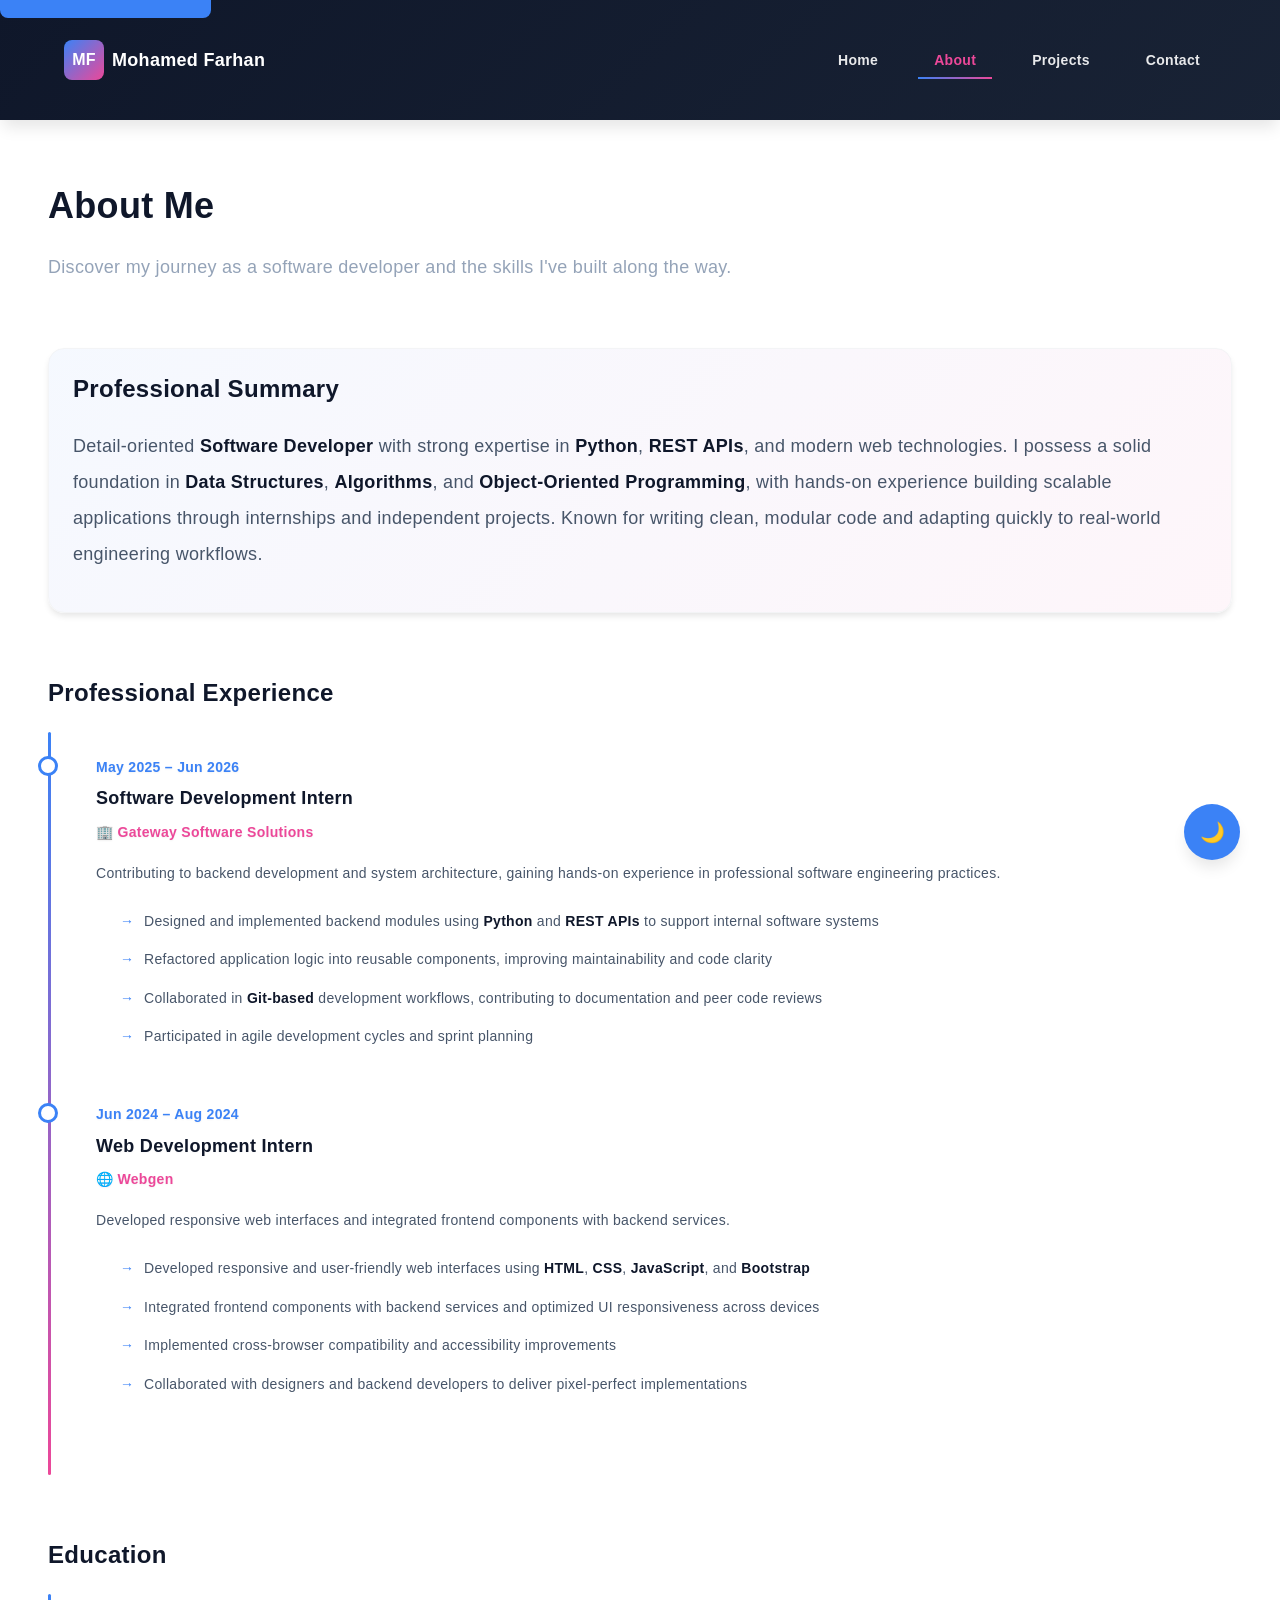
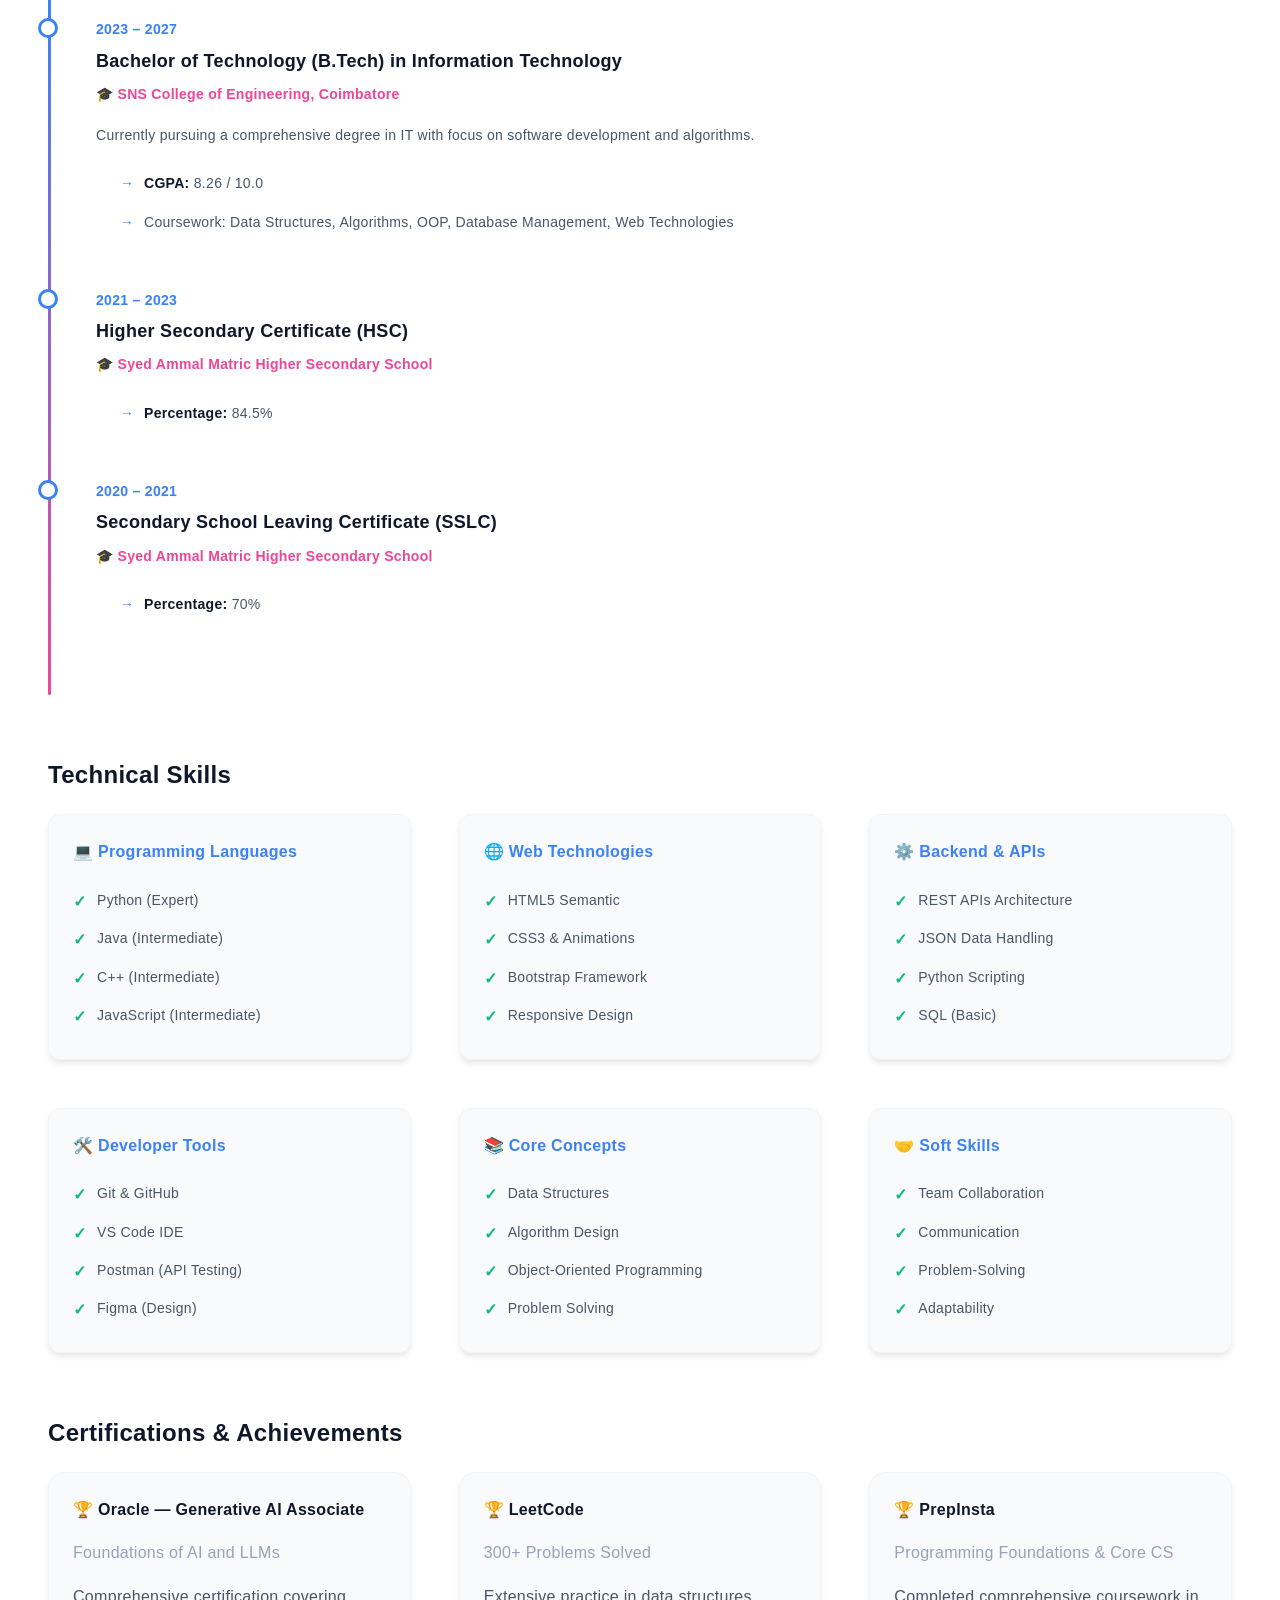
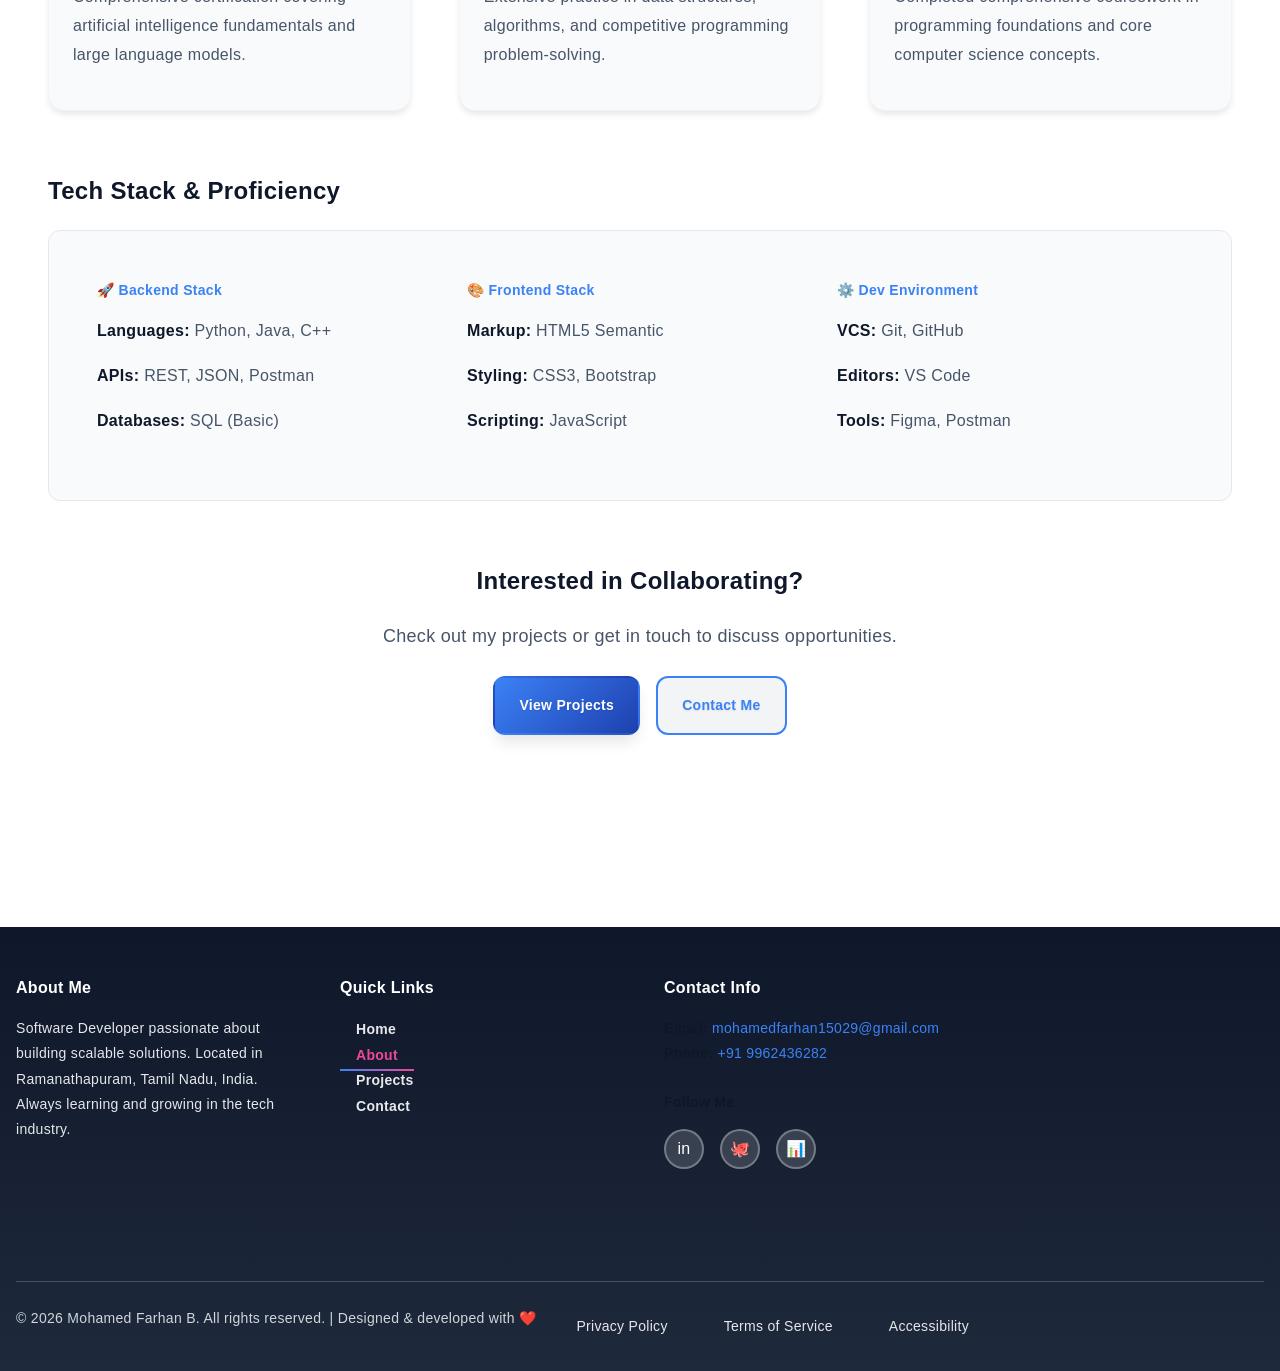
==== commit 7ee22c03: "feat: Transform portfolio with advanced CSS3 Grid, mobile-first responsive design, and light/dark mo" ====
--- a/about.html
+++ b/about.html
@@ -337,6 +337,10 @@
     </div>
   </footer>
 
+  <!-- Theme Toggle Button -->
+  <button class="theme-toggle" aria-label="Switch to dark mode" title="Toggle dark/light mode">🌙</button>
+
   <script src="js/script.js"></script>
 </body>
 </html>
+</html>
--- a/css/styles.css
+++ b/css/styles.css
@@ -1,10 +1,25 @@
 /* ========================================
-   PORTFOLIO WEBSITE - PREMIUM STYLING
+   PORTFOLIO WEBSITE - PREMIUM STYLING v2.0
+   Advanced CSS3 | CSS Grid & Flexbox
    Semantic HTML5 | WCAG Accessibility
+   Mobile-First | Light/Dark Mode
+   ======================================== */
+
+/* ========================================
+   ROOT CSS VARIABLES - LIGHT MODE (DEFAULT)
    ======================================== */
 
 :root {
-  /* Primary Color Palette */
+  /* Light Mode Color Palette */
+  --bg-primary: #ffffff;
+  --bg-secondary: #f9fafb;
+  --bg-tertiary: #f3f4f6;
+  
+  --text-primary: #0f172a;
+  --text-secondary: #475569;
+  --text-tertiary: #94a3b8;
+  
+  /* Brand Colors */
   --primary: #0f172a;
   --primary-light: #1e293b;
   --secondary: #3b82f6;
@@ -12,22 +27,25 @@
   --accent: #ec4899;
   --accent-light: #f472b6;
   
+  /* Functional Colors */
+  --success: #10b981;
+  --warning: #f59e0b;
+  --danger: #ef4444;
+  --info: #0ea5e9;
+  
   /* Neutral Colors */
   --white: #ffffff;
   --gray-50: #f9fafb;
   --gray-100: #f3f4f6;
   --gray-200: #e5e7eb;
+  --gray-300: #d1d5db;
   --gray-400: #9ca3af;
   --gray-600: #4b5563;
+  --gray-700: #374151;
   --gray-800: #1f2937;
   --gray-900: #111827;
   
-  /* Functional Colors */
-  --success: #10b981;
-  --warning: #f59e0b;
-  --danger: #ef4444;
-  
-  /* Spacing System */
+  /* Spacing System (Mobile-First) */
   --spacing-xs: 0.25rem;
   --spacing-sm: 0.5rem;
   --spacing-md: 1rem;
@@ -39,6 +57,8 @@
   /* Typography */
   --font-family: 'Segoe UI', Tahoma, Geneva, Verdana, sans-serif;
   --font-mono: 'Courier New', monospace;
+  
+  /* Mobile-First Font Sizes */
   --font-size-xs: 0.75rem;
   --font-size-sm: 0.875rem;
   --font-size-base: 1rem;
@@ -47,8 +67,10 @@
   --font-size-2xl: 1.5rem;
   --font-size-3xl: 1.875rem;
   --font-size-4xl: 2.25rem;
+  --font-size-5xl: 3rem;
   
   /* Shadows */
+  --shadow-none: none;
   --shadow-sm: 0 1px 2px 0 rgba(0, 0, 0, 0.05);
   --shadow-md: 0 4px 6px -1px rgba(0, 0, 0, 0.1);
   --shadow-lg: 0 10px 15px -3px rgba(0, 0, 0, 0.1);
@@ -56,9 +78,9 @@
   --shadow-2xl: 0 25px 50px -12px rgba(0, 0, 0, 0.25);
   
   /* Transitions */
-  --transition-fast: 150ms ease-in-out;
-  --transition-base: 300ms ease-in-out;
-  --transition-slow: 500ms ease-in-out;
+  --transition-fast: 150ms cubic-bezier(0.4, 0, 0.2, 1);
+  --transition-base: 300ms cubic-bezier(0.4, 0, 0.2, 1);
+  --transition-slow: 500ms cubic-bezier(0.4, 0, 0.2, 1);
   
   /* Border Radius */
   --radius-sm: 0.375rem;
@@ -66,7 +88,39 @@
   --radius-lg: 0.75rem;
   --radius-xl: 1rem;
   --radius-2xl: 1.5rem;
+  --radius-3xl: 2rem;
   --radius-full: 9999px;
+}
+
+/* ========================================
+   DARK MODE CSS VARIABLES
+   ======================================== */
+
+[data-theme="dark"] {
+  --bg-primary: #0f172a;
+  --bg-secondary: #1e293b;
+  --bg-tertiary: #334155;
+  
+  --text-primary: #f1f5f9;
+  --text-secondary: #cbd5e1;
+  --text-tertiary: #94a3b8;
+  
+  --primary: #f1f5f9;
+  --primary-light: #e2e8f0;
+  --secondary: #60a5fa;
+  --secondary-dark: #93c5fd;
+  --accent: #f472b6;
+  --accent-light: #f9a8d4;
+  
+  --gray-50: #1e293b;
+  --gray-100: #334155;
+  --gray-200: #475569;
+  --gray-300: #64748b;
+  --gray-400: #94a3b8;
+  --gray-600: #cbd5e1;
+  --gray-700: #e2e8f0;
+  --gray-800: #f1f5f9;
+  --gray-900: #f8fafc;
 }
 
 /* ========================================
@@ -84,15 +138,19 @@
 html {
   scroll-behavior: smooth;
   font-size: 16px;
+  cursor: auto;
 }
 
 body {
   font-family: var(--font-family);
-  color: var(--gray-800);
-  background-color: var(--white);
+  color: var(--text-primary);
+  background-color: var(--bg-primary);
   line-height: 1.6;
   letter-spacing: 0.3px;
   overflow-x: hidden;
+  cursor: auto;
+  transition: background-color var(--transition-base), 
+              color var(--transition-base);
 }
 
 /* ========================================
@@ -116,6 +174,7 @@
   outline: 3px solid var(--accent);
   outline-offset: 2px;
   border-radius: var(--radius-md);
+  box-shadow: 0 0 0 3px rgba(236, 72, 153, 0.25);
 }
 
 /* Skip to main content link */
@@ -129,6 +188,7 @@
   text-decoration: none;
   z-index: 100;
   border-radius: var(--radius-md);
+  font-weight: 600;
 }
 
 .skip-link:focus {
@@ -136,64 +196,100 @@
 }
 
 /* ========================================
+   THEME TOGGLE BUTTON
+   ======================================== */
+
+.theme-toggle {
+  position: fixed;
+  bottom: var(--spacing-xl);
+  right: var(--spacing-xl);
+  width: 56px;
+  height: 56px;
+  border-radius: 50%;
+  background: var(--secondary);
+  color: var(--white);
+  border: none;
+  cursor: pointer;
+  display: flex;
+  align-items: center;
+  justify-content: center;
+  font-size: var(--font-size-xl);
+  box-shadow: var(--shadow-lg);
+  transition: all var(--transition-base);
+  z-index: 40;
+}
+
+.theme-toggle:hover {
+  transform: scale(1.1) rotate(20deg);
+  box-shadow: var(--shadow-xl);
+}
+
+.theme-toggle:active {
+  transform: scale(0.95);
+}
+
+/* ========================================
    TYPOGRAPHY
    ======================================== */
 
 h1 {
-  font-size: var(--font-size-4xl);
-  font-weight: 700;
+  font-size: var(--font-size-2xl);
+  font-weight: 800;
   line-height: 1.2;
   margin-bottom: var(--spacing-lg);
-  color: var(--primary);
+  color: var(--text-primary);
 }
 
 h2 {
-  font-size: var(--font-size-3xl);
+  font-size: var(--font-size-xl);
   font-weight: 700;
   line-height: 1.3;
   margin-bottom: var(--spacing-lg);
-  color: var(--primary);
+  color: var(--text-primary);
 }
 
 h3 {
-  font-size: var(--font-size-2xl);
-  font-weight: 600;
+  font-size: var(--font-size-lg);
+  font-weight: 700;
   line-height: 1.4;
   margin-bottom: var(--spacing-md);
-  color: var(--primary);
+  color: var(--text-primary);
 }
 
 h4 {
-  font-size: var(--font-size-xl);
+  font-size: var(--font-size-base);
   font-weight: 600;
   margin-bottom: var(--spacing-md);
-  color: var(--primary);
+  color: var(--text-primary);
 }
 
 h5 {
-  font-size: var(--font-size-lg);
+  font-size: var(--font-size-sm);
   font-weight: 600;
   margin-bottom: var(--spacing-sm);
-  color: var(--primary);
+  color: var(--text-primary);
 }
 
 h6 {
-  font-size: var(--font-size-base);
+  font-size: var(--font-size-xs);
   font-weight: 600;
   margin-bottom: var(--spacing-sm);
-  color: var(--primary);
+  color: var(--text-secondary);
 }
 
 p {
   margin-bottom: var(--spacing-md);
   line-height: 1.8;
-  color: var(--gray-700);
+  color: var(--text-secondary);
+  font-weight: 500;
 }
 
 a {
   color: var(--secondary);
   text-decoration: none;
   transition: color var(--transition-fast);
+  cursor: pointer;
+  position: relative;
 }
 
 a:hover {
@@ -202,12 +298,12 @@
 }
 
 strong {
-  font-weight: 600;
-  color: var(--primary);
+  font-weight: 700;
+  color: var(--text-primary);
 }
 
 code {
-  background-color: var(--gray-100);
+  background-color: var(--bg-tertiary);
   color: var(--danger);
   padding: 0.2rem 0.4rem;
   border-radius: var(--radius-sm);
@@ -222,12 +318,19 @@
 header {
   background: linear-gradient(135deg, var(--primary) 0%, var(--primary-light) 100%);
   color: var(--white);
-  padding: var(--spacing-lg) var(--spacing-xl);
+  padding: var(--spacing-lg) var(--spacing-md);
   box-shadow: var(--shadow-lg);
   position: sticky;
   top: 0;
   z-index: 50;
   animation: slideDown 0.6s ease-out;
+  backdrop-filter: blur(10px);
+  background-attachment: fixed;
+}
+
+[data-theme="dark"] header {
+  background: linear-gradient(135deg, rgba(15, 23, 42, 0.95) 0%, rgba(30, 41, 59, 0.95) 100%);
+  backdrop-filter: blur(20px);
 }
 
 @keyframes slideDown {
@@ -242,23 +345,25 @@
 }
 
 .header-container {
-  max-width: 1200px;
+  max-width: 1400px;
   margin: 0 auto;
   display: flex;
   justify-content: space-between;
   align-items: center;
-  gap: var(--spacing-xl);
+  gap: var(--spacing-md);
+  padding: 0 var(--spacing-md);
 }
 
 .logo {
-  font-size: var(--font-size-2xl);
-  font-weight: 700;
+  font-size: var(--font-size-lg);
+  font-weight: 800;
   color: var(--white);
   display: flex;
   align-items: center;
   gap: var(--spacing-sm);
   text-decoration: none;
   transition: transform var(--transition-fast);
+  white-space: nowrap;
 }
 
 .logo:hover {
@@ -273,835 +378,18 @@
   display: flex;
   align-items: center;
   justify-content: center;
-  font-weight: 700;
+  font-weight: 800;
   color: var(--white);
+  font-size: var(--font-size-base);
 }
 
 nav {
   display: flex;
-  gap: var(--spacing-xl);
+  gap: var(--spacing-lg);
   align-items: center;
 }
 
-nav a {
-  color: var(--gray-100);
-  text-decoration: none;
-  font-weight: 500;
-  padding: var(--spacing-sm) var(--spacing-md);
-  border-radius: var(--radius-md);
-  transition: all var(--transition-base);
-  position: relative;
-}
-
-nav a::after {
-  content: '';
-  position: absolute;
-  bottom: 0;
-  left: 0;
-  width: 0;
-  height: 2px;
-  background: linear-gradient(90deg, var(--secondary), var(--accent));
-  transition: width var(--transition-base);
-}
-
-nav a:hover::after {
-  width: 100%;
-}
-
-nav a:hover {
-  color: var(--accent);
-  background-color: rgba(255, 255, 255, 0.1);
-}
-
-.mobile-menu-btn {
-  display: none;
-  background: none;
-  border: none;
-  color: var(--white);
-  cursor: pointer;
-  font-size: var(--font-size-xl);
-}
-
-/* ========================================
-   MAIN CONTAINER & SECTIONS
-   ======================================== */
-
-main {
-  max-width: 1200px;
-  margin: 0 auto;
-  padding: var(--spacing-3xl) var(--spacing-xl);
-  min-height: calc(100vh - 200px);
-}
-
-section {
-  margin-bottom: var(--spacing-3xl);
-  animation: fadeInUp 0.8s ease-out;
-}
-
-@keyframes fadeInUp {
-  from {
-    opacity: 0;
-    transform: translateY(30px);
-  }
-  to {
-    opacity: 1;
-    transform: translateY(0);
-  }
-}
-
-article {
-  animation: fadeInUp 0.8s ease-out;
-}
-
-/* ========================================
-   HERO SECTION
-   ======================================== */
-
-.hero {
-  display: grid;
-  grid-template-columns: 1fr 1fr;
-  gap: var(--spacing-3xl);
-  align-items: center;
-  margin-bottom: var(--spacing-3xl);
-}
-
-.hero-content h1 {
-  background: linear-gradient(135deg, var(--primary) 0%, var(--secondary) 100%);
-  -webkit-background-clip: text;
-  -webkit-text-fill-color: transparent;
-  background-clip: text;
-  margin-bottom: var(--spacing-lg);
-  animation: slideInLeft 0.8s ease-out;
-}
-
-@keyframes slideInLeft {
-  from {
-    opacity: 0;
-    transform: translateX(-50px);
-  }
-  to {
-    opacity: 1;
-    transform: translateX(0);
-  }
-}
-
-.hero-subtitle {
-  font-size: var(--font-size-xl);
-  color: var(--secondary);
-  font-weight: 600;
-  margin-bottom: var(--spacing-md);
-  animation: slideInLeft 0.8s ease-out 0.1s backwards;
-}
-
-.hero-description {
-  font-size: var(--font-size-lg);
-  color: var(--gray-600);
-  line-height: 1.8;
-  margin-bottom: var(--spacing-lg);
-  animation: slideInLeft 0.8s ease-out 0.2s backwards;
-}
-
-.hero-cta {
-  display: flex;
-  gap: var(--spacing-md);
-  margin-bottom: var(--spacing-lg);
-  animation: slideInLeft 0.8s ease-out 0.3s backwards;
-  flex-wrap: wrap;
-}
-
-.hero-visual {
-  background: linear-gradient(135deg, var(--secondary) 0%, var(--accent) 100%);
-  border-radius: var(--radius-2xl);
-  height: 400px;
-  display: flex;
-  align-items: center;
-  justify-content: center;
-  box-shadow: var(--shadow-2xl);
-  animation: slideInRight 0.8s ease-out;
-  position: relative;
-  overflow: hidden;
-}
-
-@keyframes slideInRight {
-  from {
-    opacity: 0;
-    transform: translateX(50px);
-  }
-  to {
-    opacity: 1;
-    transform: translateX(0);
-  }
-}
-
-.hero-visual::before {
-  content: '';
-  position: absolute;
-  width: 200px;
-  height: 200px;
-  background: rgba(255, 255, 255, 0.1);
-  border-radius: 50%;
-  animation: float 6s ease-in-out infinite;
-}
-
-@keyframes float {
-  0%, 100% {
-    transform: translateY(0);
-  }
-  50% {
-    transform: translateY(-30px);
-  }
-}
-
-.hero-visual-text {
-  color: var(--white);
-  font-size: var(--font-size-3xl);
-  font-weight: 700;
-  text-align: center;
-  z-index: 10;
-  position: relative;
-}
-
-/* ========================================
-   BUTTONS & CTA
-   ======================================== */
-
-.btn {
-  display: inline-block;
-  padding: var(--spacing-md) var(--spacing-xl);
-  border-radius: var(--radius-lg);
-  border: 2px solid transparent;
-  font-size: var(--font-size-base);
-  font-weight: 600;
-  cursor: pointer;
-  transition: all var(--transition-base);
-  text-decoration: none;
-  text-align: center;
-  font-family: var(--font-family);
-}
-
-.btn-primary {
-  background: linear-gradient(135deg, var(--secondary) 0%, var(--secondary-dark) 100%);
-  color: var(--white);
-  box-shadow: var(--shadow-lg);
-}
-
-.btn-primary:hover {
-  transform: translateY(-2px);
-  box-shadow: var(--shadow-xl);
-}
-
-.btn-secondary {
-  background: var(--white);
-  color: var(--secondary);
-  border: 2px solid var(--secondary);
-}
-
-.btn-secondary:hover {
-  background: var(--secondary);
-  color: var(--white);
-  transform: translateY(-2px);
-}
-
-.btn-accent {
-  background: linear-gradient(135deg, var(--accent) 0%, var(--accent-light) 100%);
-  color: var(--white);
-  box-shadow: var(--shadow-lg);
-}
-
-.btn-accent:hover {
-  transform: translateY(-2px);
-  box-shadow: var(--shadow-xl);
-}
-
-.btn-small {
-  padding: var(--spacing-sm) var(--spacing-md);
-  font-size: var(--font-size-sm);
-}
-
-.btn:active {
-  transform: translateY(0);
-}
-
-/* ========================================
-   CARDS
-   ======================================== */
-
-.card {
-  background: var(--white);
-  border-radius: var(--radius-xl);
-  padding: var(--spacing-xl);
-  box-shadow: var(--shadow-md);
-  transition: all var(--transition-base);
-  border: 1px solid var(--gray-200);
-}
-
-.card:hover {
-  box-shadow: var(--shadow-xl);
-  transform: translateY(-8px);
-  border-color: var(--secondary);
-}
-
-.card-header {
-  margin-bottom: var(--spacing-lg);
-}
-
-.card-title {
-  font-size: var(--font-size-xl);
-  font-weight: 700;
-  margin-bottom: var(--spacing-sm);
-  color: var(--primary);
-}
-
-.card-subtitle {
-  color: var(--secondary);
-  font-size: var(--font-size-sm);
-  font-weight: 600;
-}
-
-.card-content {
-  color: var(--gray-600);
-  line-height: 1.8;
-  margin-bottom: var(--spacing-md);
-}
-
-.card-tags {
-  display: flex;
-  gap: var(--spacing-sm);
-  flex-wrap: wrap;
-}
-
-.tag {
-  display: inline-block;
-  background: var(--gray-100);
-  color: var(--secondary);
-  padding: var(--spacing-xs) var(--spacing-md);
-  border-radius: var(--radius-full);
-  font-size: var(--font-size-xs);
-  font-weight: 600;
-  border: 1px solid var(--gray-200);
-}
-
-.tag:hover {
-  background: var(--secondary);
-  color: var(--white);
-  border-color: var(--secondary);
-}
-
-/* ========================================
-   SKILLS GRID
-   ======================================== */
-
-.skills-grid {
-  display: grid;
-  grid-template-columns: repeat(auto-fit, minmax(200px, 1fr));
-  gap: var(--spacing-xl);
-}
-
-.skill-category {
-  background: var(--gray-50);
-  padding: var(--spacing-lg);
-  border-radius: var(--radius-lg);
-  border: 1px solid var(--gray-200);
-  transition: all var(--transition-base);
-}
-
-.skill-category:hover {
-  background: var(--white);
-  box-shadow: var(--shadow-lg);
-  border-color: var(--secondary);
-}
-
-.skill-category h4 {
-  color: var(--secondary);
-  margin-bottom: var(--spacing-md);
-  display: flex;
-  align-items: center;
-  gap: var(--spacing-sm);
-}
-
-.skill-list {
-  list-style: none;
-}
-
-.skill-list li {
-  padding: var(--spacing-sm) 0;
-  color: var(--gray-700);
-  position: relative;
-  padding-left: var(--spacing-lg);
-}
-
-.skill-list li::before {
-  content: '✓';
-  position: absolute;
-  left: 0;
-  color: var(--success);
-  font-weight: 700;
-  font-size: var(--font-size-lg);
-}
-
-/* ========================================
-   PROJECTS GRID
-   ======================================== */
-
-.projects-grid {
-  display: grid;
-  grid-template-columns: repeat(auto-fit, minmax(280px, 1fr));
-  gap: var(--spacing-2xl);
-  margin-bottom: var(--spacing-3xl);
-}
-
-.project-card {
-  background: var(--white);
-  border-radius: var(--radius-xl);
-  overflow: hidden;
-  box-shadow: var(--shadow-md);
-  transition: all var(--transition-base);
-  border: 1px solid var(--gray-200);
-  display: flex;
-  flex-direction: column;
-}
-
-.project-card:hover {
-  box-shadow: var(--shadow-xl);
-  transform: translateY(-12px);
-  border-color: var(--secondary);
-}
-
-.project-image {
-  width: 100%;
-  height: 180px;
-  background: linear-gradient(135deg, var(--secondary) 0%, var(--accent) 100%);
-  display: flex;
-  align-items: center;
-  justify-content: center;
-  color: var(--white);
-  font-size: var(--font-size-3xl);
-  font-weight: 700;
-  overflow: hidden;
-}
-
-.project-image::before {
-  content: '';
-  position: absolute;
-  width: 100%;
-  height: 100%;
-  background: linear-gradient(45deg, transparent 30%, rgba(255, 255, 255, 0.1) 50%, transparent 70%);
-  animation: shimmer 3s infinite;
-}
-
-@keyframes shimmer {
-  0% {
-    transform: translateX(-100%);
-  }
-  100% {
-    transform: translateX(100%);
-  }
-}
-
-.project-body {
-  padding: var(--spacing-lg);
-  flex-grow: 1;
-  display: flex;
-  flex-direction: column;
-}
-
-.project-title {
-  font-size: var(--font-size-lg);
-  font-weight: 700;
-  color: var(--primary);
-  margin-bottom: var(--spacing-sm);
-}
-
-.project-description {
-  color: var(--gray-600);
-  font-size: var(--font-size-sm);
-  line-height: 1.6;
-  margin-bottom: var(--spacing-md);
-  flex-grow: 1;
-}
-
-.project-tech {
-  display: flex;
-  flex-wrap: wrap;
-  gap: var(--spacing-sm);
-  margin-bottom: var(--spacing-md);
-}
-
-.project-footer {
-  display: flex;
-  gap: var(--spacing-md);
-  margin-top: auto;
-}
-
-.project-link {
-  display: inline-flex;
-  align-items: center;
-  gap: var(--spacing-sm);
-  color: var(--secondary);
-  font-weight: 600;
-  font-size: var(--font-size-sm);
-  transition: all var(--transition-fast);
-}
-
-.project-link:hover {
-  color: var(--accent);
-  transform: translateX(4px);
-}
-
-/* ========================================
-   EXPERIENCE TIMELINE
-   ======================================== */
-
-.experience-timeline {
-  position: relative;
-  padding: var(--spacing-lg) 0;
-}
-
-.experience-timeline::before {
-  content: '';
-  position: absolute;
-  left: 0;
-  top: 0;
-  bottom: 0;
-  width: 3px;
-  background: linear-gradient(180deg, var(--secondary) 0%, var(--accent) 100%);
-  border-radius: var(--radius-full);
-}
-
-.timeline-item {
-  margin-bottom: var(--spacing-2xl);
-  padding-left: var(--spacing-2xl);
-  position: relative;
-}
-
-.timeline-item::before {
-  content: '';
-  position: absolute;
-  left: -10px;
-  top: 0;
-  width: 20px;
-  height: 20px;
-  background: var(--white);
-  border: 3px solid var(--secondary);
-  border-radius: 50%;
-  transition: all var(--transition-base);
-}
-
-.timeline-item:hover::before {
-  background: var(--secondary);
-  transform: scale(1.2);
-}
-
-.timeline-date {
-  font-size: var(--font-size-sm);
-  color: var(--secondary);
-  font-weight: 700;
-  margin-bottom: var(--spacing-sm);
-}
-
-.timeline-title {
-  font-size: var(--font-size-lg);
-  font-weight: 700;
-  color: var(--primary);
-  margin-bottom: var(--spacing-sm);
-}
-
-.timeline-company {
-  color: var(--accent);
-  font-weight: 600;
-  margin-bottom: var(--spacing-md);
-}
-
-.timeline-description {
-  color: var(--gray-600);
-  line-height: 1.8;
-  margin-bottom: var(--spacing-md);
-}
-
-.timeline-points {
-  list-style: none;
-  margin-left: var(--spacing-lg);
-}
-
-.timeline-points li {
-  padding: var(--spacing-sm) 0;
-  color: var(--gray-700);
-  position: relative;
-  padding-left: var(--spacing-lg);
-}
-
-.timeline-points li::before {
-  content: '→';
-  position: absolute;
-  left: 0;
-  color: var(--secondary);
-  font-weight: 700;
-}
-
-/* ========================================
-   FORM STYLES
-   ======================================== */
-
-form {
-  display: grid;
-  gap: var(--spacing-lg);
-  background: var(--gray-50);
-  padding: var(--spacing-2xl);
-  border-radius: var(--radius-xl);
-  border: 1px solid var(--gray-200);
-}
-
-.form-group {
-  display: flex;
-  flex-direction: column;
-  gap: var(--spacing-sm);
-}
-
-label {
-  font-weight: 600;
-  color: var(--primary);
-  font-size: var(--font-size-sm);
-}
-
-input,
-textarea,
-select {
-  padding: var(--spacing-md);
-  border: 2px solid var(--gray-200);
-  border-radius: var(--radius-md);
-  font-family: var(--font-family);
-  font-size: var(--font-size-base);
-  transition: all var(--transition-base);
-  background: var(--white);
-}
-
-input:hover,
-textarea:hover,
-select:hover {
-  border-color: var(--gray-400);
-}
-
-input:focus,
-textarea:focus,
-select:focus {
-  border-color: var(--secondary);
-  background: var(--white);
-  box-shadow: 0 0 0 3px rgba(59, 130, 246, 0.1);
-}
-
-textarea {
-  resize: vertical;
-  min-height: 150px;
-  font-family: var(--font-family);
-}
-
-input::placeholder,
-textarea::placeholder {
-  color: var(--gray-400);
-}
-
-.form-hint {
-  font-size: var(--font-size-xs);
-  color: var(--gray-600);
-  margin-top: -var(--spacing-sm);
-}
-
-.form-error {
-  color: var(--danger);
-  font-size: var(--font-size-sm);
-  display: none;
-}
-
-.form-error.show {
-  display: block;
-}
-
-.form-success {
-  background: var(--success);
-  color: var(--white);
-  padding: var(--spacing-lg);
-  border-radius: var(--radius-md);
-  margin-bottom: var(--spacing-lg);
-  display: none;
-}
-
-.form-success.show {
-  display: block;
-  animation: slideInDown 0.4s ease-out;
-}
-
-@keyframes slideInDown {
-  from {
-    opacity: 0;
-    transform: translateY(-20px);
-  }
-  to {
-    opacity: 1;
-    transform: translateY(0);
-  }
-}
-
-/* ========================================
-   FOOTER
-   ======================================== */
-
-footer {
-  background: var(--primary);
-  color: var(--gray-100);
-  padding: var(--spacing-3xl) var(--spacing-xl) var(--spacing-lg);
-  margin-top: var(--spacing-3xl);
-}
-
-.footer-container {
-  max-width: 1200px;
-  margin: 0 auto;
-}
-
-.footer-content {
-  display: grid;
-  grid-template-columns: repeat(auto-fit, minmax(250px, 1fr));
-  gap: var(--spacing-2xl);
-  margin-bottom: var(--spacing-2xl);
-}
-
-.footer-section h4 {
-  color: var(--white);
-  margin-bottom: var(--spacing-md);
-}
-
-.footer-section p {
-  color: var(--gray-300);
-  font-size: var(--font-size-sm);
-  line-height: 1.8;
-}
-
-.social-links {
-  display: flex;
-  gap: var(--spacing-md);
-  margin-top: var(--spacing-md);
-}
-
-.social-link {
-  width: 40px;
-  height: 40px;
-  background: rgba(255, 255, 255, 0.1);
-  border-radius: 50%;
-  display: flex;
-  align-items: center;
-  justify-content: center;
-  color: var(--white);
-  text-decoration: none;
-  transition: all var(--transition-base);
-  border: 2px solid transparent;
-  font-size: var(--font-size-lg);
-}
-
-.social-link:hover {
-  background: var(--secondary);
-  transform: translateY(-4px);
-  border-color: var(--accent);
-}
-
-.footer-bottom {
-  border-top: 1px solid var(--gray-700);
-  padding-top: var(--spacing-lg);
-  display: flex;
-  justify-content: space-between;
-  align-items: center;
-  flex-wrap: wrap;
-  gap: var(--spacing-lg);
-}
-
-.footer-credit {
-  color: var(--gray-400);
-  font-size: var(--font-size-sm);
-}
-
-.footer-links {
-  display: flex;
-  gap: var(--spacing-lg);
-}
-
-.footer-links a {
-  color: var(--gray-300);
-  font-size: var(--font-size-sm);
-  transition: color var(--transition-fast);
-}
-
-.footer-links a:hover {
-  color: var(--secondary);
-}
-
-/* ========================================
-   UTILITIES
-   ======================================== */
-
-.sr-only {
-  position: absolute;
-  width: 1px;
-  height: 1px;
-  padding: 0;
-  margin: -1px;
-  overflow: hidden;
-  clip: rect(0, 0, 0, 0);
-  white-space: nowrap;
-  border-width: 0;
-}
-
-.container {
-  max-width: 1200px;
-  margin: 0 auto;
-  padding: 0 var(--spacing-xl);
-}
-
-.text-center {
-  text-align: center;
-}
-
-.text-muted {
-  color: var(--gray-600);
-}
-
-.mt {
-  margin-top: var(--spacing-lg);
-}
-
-.mb {
-  margin-bottom: var(--spacing-lg);
-}
-
-.flex-center {
-  display: flex;
-  align-items: center;
-  justify-content: center;
-}
-
-.gradient-text {
-  background: linear-gradient(135deg, var(--secondary) 0%, var(--accent) 100%);
-  -webkit-background-clip: text;
-  -webkit-text-fill-color: transparent;
-  background-clip: text;
-}
-
-/* ========================================
-   RESPONSIVE DESIGN
-   ======================================== */
-
-@media (max-width: 768px) {
-  :root {
-    --font-size-4xl: 1.875rem;
-    --font-size-3xl: 1.5rem;
-    --font-size-2xl: 1.25rem;
-  }
-
-  header {
-    padding: var(--spacing-lg) var(--spacing-md);
-  }
-
-  .header-container {
-    gap: var(--spacing-md);
-  }
-
+@media (max-width: 767px) {
   nav {
     display: none;
     position: absolute;
@@ -1119,48 +407,1122 @@
   nav.active {
     display: flex;
   }
-
+}
+
+nav a {
+  color: rgba(255, 255, 255, 0.9);
+  text-decoration: none;
+  font-weight: 600;
+  padding: var(--spacing-sm) var(--spacing-md);
+  border-radius: var(--radius-md);
+  transition: all var(--transition-base);
+  position: relative;
+  cursor: pointer;
+  font-size: var(--font-size-sm);
+}
+
+nav a::after {
+  content: '';
+  position: absolute;
+  bottom: 0;
+  left: 0;
+  width: 0;
+  height: 2px;
+  background: linear-gradient(90deg, var(--secondary), var(--accent));
+  transition: width var(--transition-base);
+}
+
+nav a:hover::after,
+nav a[aria-current="page"]::after {
+  width: 100%;
+}
+
+nav a:hover {
+  color: var(--accent);
+  background-color: rgba(255, 255, 255, 0.1);
+}
+
+.mobile-menu-btn {
+  display: flex;
+  background: none;
+  border: none;
+  color: var(--white);
+  cursor: pointer;
+  font-size: var(--font-size-xl);
+  padding: var(--spacing-sm);
+  margin-left: auto;
+  transition: transform var(--transition-fast);
+}
+
+.mobile-menu-btn:hover {
+  transform: rotate(90deg);
+}
+
+@media (min-width: 768px) {
   .mobile-menu-btn {
-    display: block;
-  }
-
-  main {
-    padding: var(--spacing-2xl) var(--spacing-md);
-    min-height: auto;
-  }
-
+    display: none;
+  }
+}
+
+/* ========================================
+   MAIN CONTAINER & SECTIONS
+   ======================================== */
+
+main {
+  max-width: 1400px;
+  margin: 0 auto;
+  padding: var(--spacing-2xl) var(--spacing-md);
+  min-height: calc(100vh - 200px);
+}
+
+section {
+  margin-bottom: var(--spacing-3xl);
+  animation: fadeInUp 0.8s ease-out;
+}
+
+@keyframes fadeInUp {
+  from {
+    opacity: 0;
+    transform: translateY(30px);
+  }
+  to {
+    opacity: 1;
+    transform: translateY(0);
+  }
+}
+
+article {
+  animation: fadeInUp 0.8s ease-out;
+}
+
+/* ========================================
+   HERO SECTION - ADVANCED GRID
+   ======================================== */
+
+.hero {
+  display: grid;
+  grid-template-columns: 1fr;
+  gap: var(--spacing-2xl);
+  align-items: center;
+  margin-bottom: var(--spacing-3xl);
+  row-gap: var(--spacing-xl);
+}
+
+@media (min-width: 768px) {
   .hero {
-    grid-template-columns: 1fr;
+    grid-template-columns: 1fr 1fr;
+    gap: var(--spacing-3xl);
+  }
+}
+
+.hero-content h1 {
+  background: linear-gradient(135deg, var(--secondary) 0%, var(--accent) 100%);
+  -webkit-background-clip: text;
+  -webkit-text-fill-color: transparent;
+  background-clip: text;
+  margin-bottom: var(--spacing-lg);
+  animation: slideInLeft 0.8s ease-out;
+  filter: drop-shadow(0 2px 4px rgba(0, 0, 0, 0.1));
+  font-size: var(--font-size-3xl);
+}
+
+@media (min-width: 1024px) {
+  .hero-content h1 {
+    font-size: var(--font-size-4xl);
+  }
+}
+
+@keyframes slideInLeft {
+  from {
+    opacity: 0;
+    transform: translateX(-50px);
+  }
+  to {
+    opacity: 1;
+    transform: translateX(0);
+  }
+}
+
+.hero-subtitle {
+  font-size: var(--font-size-base);
+  color: var(--secondary);
+  font-weight: 700;
+  margin-bottom: var(--spacing-md);
+  animation: slideInLeft 0.8s ease-out 0.1s backwards;
+  text-shadow: 0 2px 4px rgba(0, 0, 0, 0.1);
+}
+
+@media (min-width: 768px) {
+  .hero-subtitle {
+    font-size: var(--font-size-lg);
+  }
+}
+
+.hero-description {
+  font-size: var(--font-size-sm);
+  color: var(--text-secondary);
+  line-height: 1.8;
+  margin-bottom: var(--spacing-lg);
+  animation: slideInLeft 0.8s ease-out 0.2s backwards;
+  font-weight: 500;
+}
+
+@media (min-width: 768px) {
+  .hero-description {
+    font-size: var(--font-size-base);
+  }
+}
+
+.hero-cta {
+  display: grid;
+  grid-template-columns: 1fr;
+  gap: var(--spacing-md);
+  margin-bottom: var(--spacing-lg);
+  animation: slideInLeft 0.8s ease-out 0.3s backwards;
+}
+
+@media (min-width: 480px) {
+  .hero-cta {
+    grid-template-columns: auto auto;
+  }
+}
+
+.hero-visual {
+  background: linear-gradient(135deg, var(--secondary) 0%, var(--accent) 100%);
+  border-radius: var(--radius-2xl);
+  height: 250px;
+  display: flex;
+  align-items: center;
+  justify-content: center;
+  box-shadow: var(--shadow-2xl);
+  animation: slideInRight 0.8s ease-out;
+  position: relative;
+  overflow: hidden;
+}
+
+@media (min-width: 768px) {
+  .hero-visual {
+    height: 400px;
+  }
+}
+
+@keyframes slideInRight {
+  from {
+    opacity: 0;
+    transform: translateX(50px);
+  }
+  to {
+    opacity: 1;
+    transform: translateX(0);
+  }
+}
+
+.hero-visual::before {
+  content: '';
+  position: absolute;
+  width: 200px;
+  height: 200px;
+  background: rgba(255, 255, 255, 0.1);
+  border-radius: 50%;
+  animation: float 6s ease-in-out infinite;
+}
+
+@keyframes float {
+  0%, 100% {
+    transform: translateY(0);
+  }
+  50% {
+    transform: translateY(-30px);
+  }
+}
+
+.hero-visual-text {
+  color: var(--white);
+  font-size: var(--font-size-2xl);
+  font-weight: 800;
+  text-align: center;
+  z-index: 10;
+  position: relative;
+}
+
+@media (min-width: 768px) {
+  .hero-visual-text {
+    font-size: var(--font-size-3xl);
+  }
+}
+
+/* ========================================
+   BUTTONS & CTA
+   ======================================== */
+
+.btn {
+  display: inline-flex;
+  align-items: center;
+  justify-content: center;
+  padding: var(--spacing-md) var(--spacing-lg);
+  border-radius: var(--radius-lg);
+  border: 2px solid transparent;
+  font-size: var(--font-size-sm);
+  font-weight: 700;
+  cursor: pointer;
+  transition: all var(--transition-base);
+  text-decoration: none;
+  text-align: center;
+  font-family: var(--font-family);
+  text-shadow: 0 1px 2px rgba(0, 0, 0, 0.1);
+  white-space: nowrap;
+}
+
+.btn-primary {
+  background: linear-gradient(135deg, var(--secondary) 0%, var(--secondary-dark) 100%);
+  color: var(--white);
+  box-shadow: var(--shadow-lg);
+}
+
+.btn-primary:hover {
+  transform: translateY(-2px);
+  box-shadow: var(--shadow-xl);
+}
+
+.btn-secondary {
+  background: var(--bg-tertiary);
+  color: var(--secondary);
+  border: 2px solid var(--secondary);
+}
+
+.btn-secondary:hover {
+  background: var(--secondary);
+  color: var(--white);
+  transform: translateY(-2px);
+}
+
+.btn-accent {
+  background: linear-gradient(135deg, var(--accent) 0%, var(--accent-light) 100%);
+  color: var(--white);
+  box-shadow: var(--shadow-lg);
+}
+
+.btn-accent:hover {
+  transform: translateY(-2px);
+  box-shadow: var(--shadow-xl);
+}
+
+.btn-small {
+  padding: var(--spacing-sm) var(--spacing-md);
+  font-size: var(--font-size-xs);
+}
+
+.btn:active {
+  transform: translateY(0);
+}
+
+/* ========================================
+   CARDS - ADVANCED STYLING
+   ======================================== */
+
+.card {
+  background: var(--bg-secondary);
+  border-radius: var(--radius-xl);
+  padding: var(--spacing-lg);
+  box-shadow: var(--shadow-md);
+  transition: all var(--transition-base);
+  border: 1px solid var(--bg-tertiary);
+  position: relative;
+  overflow: hidden;
+}
+
+.card::before {
+  content: '';
+  position: absolute;
+  top: 0;
+  left: 0;
+  right: 0;
+  height: 3px;
+  background: linear-gradient(90deg, var(--secondary), var(--accent));
+  transform: scaleX(0);
+  transform-origin: left;
+  transition: transform var(--transition-base);
+}
+
+.card:hover {
+  box-shadow: var(--shadow-xl);
+  transform: translateY(-8px);
+  border-color: var(--secondary);
+}
+
+.card:hover::before {
+  transform: scaleX(1);
+}
+
+.card-header {
+  margin-bottom: var(--spacing-lg);
+}
+
+.card-title {
+  font-size: var(--font-size-base);
+  font-weight: 700;
+  margin-bottom: var(--spacing-sm);
+  color: var(--text-primary);
+  text-shadow: 0 1px 2px rgba(0, 0, 0, 0.05);
+}
+
+@media (min-width: 768px) {
+  .card-title {
+    font-size: var(--font-size-lg);
+  }
+}
+
+.card-subtitle {
+  color: var(--secondary);
+  font-size: var(--font-size-xs);
+  font-weight: 600;
+}
+
+.card-content {
+  color: var(--text-secondary);
+  line-height: 1.8;
+  margin-bottom: var(--spacing-md);
+  font-weight: 500;
+  font-size: var(--font-size-sm);
+}
+
+.card-tags {
+  display: flex;
+  gap: var(--spacing-sm);
+  flex-wrap: wrap;
+}
+
+.tag {
+  display: inline-block;
+  background: var(--bg-tertiary);
+  color: var(--secondary);
+  padding: var(--spacing-xs) var(--spacing-md);
+  border-radius: var(--radius-full);
+  font-size: var(--font-size-xs);
+  font-weight: 700;
+  border: 1px solid var(--secondary);
+  cursor: default;
+  transition: all var(--transition-fast);
+}
+
+.tag:hover {
+  background: var(--secondary);
+  color: var(--white);
+  border-color: var(--secondary);
+  transform: scale(1.05);
+}
+
+/* ========================================
+   SKILLS GRID - CSS GRID LAYOUT
+   ======================================== */
+
+.skills-grid {
+  display: grid;
+  grid-template-columns: 1fr;
+  gap: var(--spacing-lg);
+  margin-bottom: var(--spacing-3xl);
+}
+
+@media (min-width: 480px) {
+  .skills-grid {
+    grid-template-columns: repeat(2, 1fr);
+  }
+}
+
+@media (min-width: 768px) {
+  .skills-grid {
+    grid-template-columns: repeat(3, 1fr);
+    gap: var(--spacing-xl);
+  }
+}
+
+@media (min-width: 1024px) {
+  .skills-grid {
+    grid-template-columns: repeat(3, 1fr);
     gap: var(--spacing-2xl);
   }
-
-  .hero-visual {
-    height: 250px;
-  }
-
-  .skills-grid {
-    grid-template-columns: repeat(auto-fit, minmax(150px, 1fr));
-    gap: var(--spacing-lg);
-  }
-
+}
+
+.skill-category {
+  background: var(--bg-secondary);
+  padding: var(--spacing-lg);
+  border-radius: var(--radius-lg);
+  border: 1px solid var(--bg-tertiary);
+  transition: all var(--transition-base);
+}
+
+.skill-category:hover {
+  background: var(--bg-primary);
+  box-shadow: var(--shadow-lg);
+  border-color: var(--secondary);
+  transform: translateY(-4px);
+}
+
+.skill-category h4 {
+  color: var(--secondary);
+  margin-bottom: var(--spacing-md);
+  display: flex;
+  align-items: center;
+  gap: var(--spacing-sm);
+  font-size: var(--font-size-base);
+}
+
+.skill-list {
+  list-style: none;
+}
+
+.skill-list li {
+  padding: var(--spacing-sm) 0;
+  color: var(--text-secondary);
+  position: relative;
+  padding-left: var(--spacing-lg);
+  font-weight: 500;
+  font-size: var(--font-size-sm);
+  transition: all var(--transition-fast);
+}
+
+.skill-list li:hover {
+  color: var(--text-primary);
+  transform: translateX(4px);
+}
+
+.skill-list li::before {
+  content: '✓';
+  position: absolute;
+  left: 0;
+  color: var(--success);
+  font-weight: 700;
+  font-size: var(--font-size-base);
+}
+
+/* ========================================
+   PROJECTS GRID - ADVANCED CSS GRID
+   ======================================== */
+
+.projects-grid {
+  display: grid;
+  grid-template-columns: 1fr;
+  gap: var(--spacing-xl);
+  margin-bottom: var(--spacing-3xl);
+}
+
+@media (min-width: 768px) {
   .projects-grid {
-    grid-template-columns: 1fr;
-    gap: var(--spacing-xl);
-  }
-
+    grid-template-columns: repeat(2, 1fr);
+    gap: var(--spacing-2xl);
+  }
+}
+
+@media (min-width: 1024px) {
+  .projects-grid {
+    grid-template-columns: repeat(3, 1fr);
+    gap: var(--spacing-2xl);
+  }
+}
+
+.project-card {
+  background: var(--bg-secondary);
+  border-radius: var(--radius-xl);
+  overflow: hidden;
+  box-shadow: var(--shadow-md);
+  transition: all var(--transition-base);
+  border: 1px solid var(--bg-tertiary);
+  display: grid;
+  grid-template-rows: auto 1fr;
+  height: 100%;
+}
+
+.project-card:hover {
+  box-shadow: var(--shadow-xl);
+  transform: translateY(-12px);
+  border-color: var(--secondary);
+}
+
+.project-image {
+  width: 100%;
+  height: 180px;
+  background: linear-gradient(135deg, var(--secondary) 0%, var(--accent) 100%);
+  display: flex;
+  align-items: center;
+  justify-content: center;
+  color: var(--white);
+  font-size: var(--font-size-2xl);
+  font-weight: 800;
+  overflow: hidden;
+  position: relative;
+}
+
+.project-image::before {
+  content: '';
+  position: absolute;
+  width: 100%;
+  height: 100%;
+  background: linear-gradient(45deg, transparent 30%, rgba(255, 255, 255, 0.1) 50%, transparent 70%);
+  animation: shimmer 3s infinite;
+}
+
+@keyframes shimmer {
+  0% {
+    transform: translateX(-100%);
+  }
+  100% {
+    transform: translateX(100%);
+  }
+}
+
+.project-body {
+  padding: var(--spacing-lg);
+  display: flex;
+  flex-direction: column;
+}
+
+.project-title {
+  font-size: var(--font-size-base);
+  font-weight: 700;
+  color: var(--text-primary);
+  margin-bottom: var(--spacing-sm);
+  text-shadow: 0 1px 2px rgba(0, 0, 0, 0.05);
+}
+
+@media (min-width: 768px) {
+  .project-title {
+    font-size: var(--font-size-lg);
+  }
+}
+
+.project-description {
+  color: var(--text-secondary);
+  font-size: var(--font-size-sm);
+  line-height: 1.6;
+  margin-bottom: var(--spacing-md);
+  flex-grow: 1;
+  font-weight: 500;
+}
+
+.project-tech {
+  display: flex;
+  flex-wrap: wrap;
+  gap: var(--spacing-sm);
+  margin-bottom: var(--spacing-md);
+}
+
+.project-footer {
+  display: flex;
+  gap: var(--spacing-md);
+  margin-top: auto;
+  flex-wrap: wrap;
+}
+
+.project-link {
+  display: inline-flex;
+  align-items: center;
+  gap: var(--spacing-sm);
+  color: var(--secondary);
+  font-weight: 600;
+  font-size: var(--font-size-xs);
+  transition: all var(--transition-fast);
+}
+
+.project-link:hover {
+  color: var(--accent);
+  transform: translateX(4px);
+}
+
+/* ========================================
+   EXPERIENCE TIMELINE - GRID BASED
+   ======================================== */
+
+.experience-timeline {
+  position: relative;
+  padding: var(--spacing-lg) 0;
+}
+
+.experience-timeline::before {
+  content: '';
+  position: absolute;
+  left: 0;
+  top: 0;
+  bottom: 0;
+  width: 3px;
+  background: linear-gradient(180deg, var(--secondary) 0%, var(--accent) 100%);
+  border-radius: var(--radius-full);
+}
+
+.timeline-item {
+  margin-bottom: var(--spacing-2xl);
+  padding-left: var(--spacing-xl);
+  position: relative;
+}
+
+@media (min-width: 768px) {
+  .timeline-item {
+    padding-left: var(--spacing-2xl);
+  }
+}
+
+.timeline-item::before {
+  content: '';
+  position: absolute;
+  left: -10px;
+  top: 0;
+  width: 20px;
+  height: 20px;
+  background: var(--bg-primary);
+  border: 3px solid var(--secondary);
+  border-radius: 50%;
+  transition: all var(--transition-base);
+}
+
+.timeline-item:hover::before {
+  background: var(--secondary);
+  transform: scale(1.3);
+  box-shadow: 0 0 0 6px rgba(59, 130, 246, 0.1);
+}
+
+.timeline-date {
+  font-size: var(--font-size-xs);
+  color: var(--secondary);
+  font-weight: 700;
+  margin-bottom: var(--spacing-sm);
+  text-shadow: 0 1px 2px rgba(0, 0, 0, 0.05);
+}
+
+@media (min-width: 768px) {
+  .timeline-date {
+    font-size: var(--font-size-sm);
+  }
+}
+
+.timeline-title {
+  font-size: var(--font-size-base);
+  font-weight: 700;
+  color: var(--text-primary);
+  margin-bottom: var(--spacing-sm);
+  text-shadow: 0 1px 2px rgba(0, 0, 0, 0.03);
+}
+
+@media (min-width: 768px) {
+  .timeline-title {
+    font-size: var(--font-size-lg);
+  }
+}
+
+.timeline-company {
+  color: var(--accent);
+  font-weight: 600;
+  margin-bottom: var(--spacing-md);
+  text-shadow: 0 1px 2px rgba(0, 0, 0, 0.05);
+  font-size: var(--font-size-sm);
+}
+
+.timeline-description {
+  color: var(--text-secondary);
+  line-height: 1.8;
+  margin-bottom: var(--spacing-md);
+  font-weight: 500;
+  font-size: var(--font-size-sm);
+}
+
+.timeline-points {
+  list-style: none;
+  margin-left: var(--spacing-lg);
+}
+
+.timeline-points li {
+  padding: var(--spacing-sm) 0;
+  color: var(--text-secondary);
+  position: relative;
+  padding-left: var(--spacing-lg);
+  font-size: var(--font-size-sm);
+}
+
+.timeline-points li::before {
+  content: '→';
+  position: absolute;
+  left: 0;
+  color: var(--secondary);
+  font-weight: 700;
+}
+
+/* ========================================
+   FORM STYLES - MOBILE-FIRST GRID
+   ======================================== */
+
+form {
+  display: grid;
+  gap: var(--spacing-lg);
+  background: var(--bg-secondary);
+  padding: var(--spacing-lg);
+  border-radius: var(--radius-xl);
+  border: 1px solid var(--bg-tertiary);
+}
+
+@media (min-width: 768px) {
   form {
-    padding: var(--spacing-lg);
-  }
-
+    padding: var(--spacing-2xl);
+  }
+}
+
+.form-group {
+  display: flex;
+  flex-direction: column;
+  gap: var(--spacing-sm);
+}
+
+.form-row {
+  display: grid;
+  grid-template-columns: 1fr;
+  gap: var(--spacing-lg);
+}
+
+@media (min-width: 768px) {
+  .form-row {
+    grid-template-columns: repeat(2, 1fr);
+  }
+}
+
+label {
+  font-weight: 700;
+  color: var(--text-primary);
+  font-size: var(--font-size-sm);
+  display: block;
+}
+
+input,
+textarea,
+select {
+  padding: var(--spacing-md);
+  border: 2px solid var(--bg-tertiary);
+  border-radius: var(--radius-md);
+  font-family: var(--font-family);
+  font-size: var(--font-size-base);
+  transition: all var(--transition-base);
+  background: var(--bg-primary);
+  color: var(--text-primary);
+  font-weight: 500;
+  cursor: text;
+}
+
+input:hover,
+textarea:hover,
+select:hover {
+  border-color: var(--gray-400);
+}
+
+input:focus,
+textarea:focus,
+select:focus {
+  border-color: var(--secondary);
+  background: var(--bg-primary);
+  box-shadow: 0 0 0 3px rgba(59, 130, 246, 0.1);
+}
+
+textarea {
+  resize: vertical;
+  min-height: 120px;
+  font-family: var(--font-family);
+}
+
+@media (min-width: 768px) {
+  textarea {
+    min-height: 150px;
+  }
+}
+
+input::placeholder,
+textarea::placeholder {
+  color: var(--text-tertiary);
+  font-weight: 500;
+  opacity: 0.8;
+}
+
+.form-hint {
+  font-size: var(--font-size-xs);
+  color: var(--text-tertiary);
+  margin-top: -var(--spacing-sm);
+}
+
+.form-error {
+  color: var(--danger);
+  font-size: var(--font-size-sm);
+  display: none;
+  font-weight: 600;
+}
+
+.form-error.show {
+  display: block;
+}
+
+input.error,
+textarea.error {
+  border-color: var(--danger);
+  background: rgba(239, 68, 68, 0.05);
+}
+
+.form-success {
+  background: var(--success);
+  color: var(--white);
+  padding: var(--spacing-lg);
+  border-radius: var(--radius-md);
+  margin-bottom: var(--spacing-lg);
+  display: none;
+  font-weight: 600;
+}
+
+.form-success.show {
+  display: block;
+  animation: slideInDown 0.4s ease-out;
+}
+
+@keyframes slideInDown {
+  from {
+    opacity: 0;
+    transform: translateY(-20px);
+  }
+  to {
+    opacity: 1;
+    transform: translateY(0);
+  }
+}
+
+/* ========================================
+   FOOTER - CSS GRID LAYOUT
+   ======================================== */
+
+footer {
+  background: linear-gradient(180deg, var(--primary) 0%, var(--primary-light) 100%);
+  color: var(--gray-100);
+  padding: var(--spacing-2xl) var(--spacing-md) var(--spacing-lg);
+  margin-top: var(--spacing-3xl);
+}
+
+[data-theme="dark"] footer {
+  background: linear-gradient(180deg, rgba(15, 23, 42, 0.95) 0%, rgba(30, 41, 59, 0.95) 100%);
+}
+
+.footer-container {
+  max-width: 1400px;
+  margin: 0 auto;
+}
+
+.footer-content {
+  display: grid;
+  grid-template-columns: 1fr;
+  gap: var(--spacing-xl);
+  margin-bottom: var(--spacing-2xl);
+}
+
+@media (min-width: 480px) {
+  .footer-content {
+    grid-template-columns: repeat(2, 1fr);
+  }
+}
+
+@media (min-width: 768px) {
+  .footer-content {
+    grid-template-columns: repeat(4, 1fr);
+    gap: var(--spacing-2xl);
+  }
+}
+
+.footer-section h4 {
+  color: var(--white);
+  margin-bottom: var(--spacing-md);
+  font-size: var(--font-size-base);
+}
+
+.footer-section p {
+  color: var(--gray-200);
+  font-size: var(--font-size-sm);
+  line-height: 1.8;
+  font-weight: 500;
+}
+
+.social-links {
+  display: flex;
+  gap: var(--spacing-md);
+  margin-top: var(--spacing-md);
+  flex-wrap: wrap;
+}
+
+.social-link {
+  width: 40px;
+  height: 40px;
+  background: rgba(255, 255, 255, 0.15);
+  border-radius: 50%;
+  display: flex;
+  align-items: center;
+  justify-content: center;
+  color: var(--white);
+  text-decoration: none;
+  transition: all var(--transition-base);
+  border: 2px solid rgba(255, 255, 255, 0.3);
+  font-size: var(--font-size-base);
+  cursor: pointer;
+}
+
+.social-link:hover {
+  background: var(--secondary);
+  transform: translateY(-4px) rotate(12deg);
+  border-color: var(--accent);
+}
+
+.footer-bottom {
+  border-top: 1px solid rgba(255, 255, 255, 0.2);
+  padding-top: var(--spacing-lg);
+  display: grid;
+  grid-template-columns: 1fr;
+  gap: var(--spacing-lg);
+  align-items: center;
+}
+
+@media (min-width: 768px) {
   .footer-bottom {
-    flex-direction: column-reverse;
-    align-items: flex-start;
-  }
-
+    grid-template-columns: auto 1fr;
+  }
+}
+
+.footer-credit {
+  color: var(--gray-300);
+  font-size: var(--font-size-xs);
+  font-weight: 500;
+}
+
+@media (min-width: 768px) {
+  .footer-credit {
+    font-size: var(--font-size-sm);
+  }
+}
+
+.footer-links {
+  display: flex;
+  gap: var(--spacing-lg);
+  flex-wrap: wrap;
+}
+
+@media (max-width: 767px) {
   .footer-links {
     flex-direction: column;
     gap: var(--spacing-md);
   }
+}
+
+.footer-links a {
+  color: var(--gray-200);
+  font-size: var(--font-size-xs);
+  transition: color var(--transition-fast);
+  font-weight: 500;
+}
+
+@media (min-width: 768px) {
+  .footer-links a {
+    font-size: var(--font-size-sm);
+  }
+}
+
+.footer-links a:hover {
+  color: var(--secondary);
+}
+
+/* ========================================
+   UTILITY CLASSES
+   ======================================== */
+
+.sr-only {
+  position: absolute;
+  width: 1px;
+  height: 1px;
+  padding: 0;
+  margin: -1px;
+  overflow: hidden;
+  clip: rect(0, 0, 0, 0);
+  white-space: nowrap;
+  border-width: 0;
+}
+
+.container {
+  max-width: 1400px;
+  margin: 0 auto;
+  padding: 0 var(--spacing-md);
+}
+
+.text-center {
+  text-align: center;
+}
+
+.text-muted {
+  color: var(--text-tertiary);
+  font-weight: 500;
+}
+
+.mt {
+  margin-top: var(--spacing-lg);
+}
+
+.mb {
+  margin-bottom: var(--spacing-lg);
+}
+
+.flex-center {
+  display: flex;
+  align-items: center;
+  justify-content: center;
+}
+
+.gradient-text {
+  background: linear-gradient(135deg, var(--secondary) 0%, var(--accent) 100%);
+  -webkit-background-clip: text;
+  -webkit-text-fill-color: transparent;
+  background-clip: text;
+}
+
+/* ========================================
+   ADVANCED CSS3 EFFECTS
+   ======================================== */
+
+.glass-effect {
+  background: rgba(255, 255, 255, 0.1);
+  backdrop-filter: blur(10px);
+  border: 1px solid rgba(255, 255, 255, 0.2);
+}
+
+[data-theme="dark"] .glass-effect {
+  background: rgba(15, 23, 42, 0.5);
+  backdrop-filter: blur(20px);
+  border: 1px solid rgba(255, 255, 255, 0.1);
+}
+
+.gradient-border {
+  position: relative;
+  background: var(--bg-primary);
+  border-radius: var(--radius-lg);
+}
+
+.gradient-border::before {
+  content: '';
+  position: absolute;
+  inset: 0;
+  border-radius: var(--radius-lg);
+  padding: 2px;
+  background: linear-gradient(135deg, var(--secondary), var(--accent));
+  -webkit-mask: linear-gradient(#fff 0 0) content-box, linear-gradient(#fff 0 0);
+  -webkit-mask-composite: xor;
+  mask-composite: exclude;
+  pointer-events: none;
+}
+
+/* ========================================
+   RESPONSIVE DESIGN - MOBILE-FIRST
+   ======================================== */
+
+@media (min-width: 768px) {
+  header {
+    padding: var(--spacing-lg) var(--spacing-xl);
+  }
+
+  main {
+    padding: var(--spacing-3xl) var(--spacing-xl);
+  }
 
   h1 {
     font-size: var(--font-size-3xl);
@@ -1169,58 +1531,25 @@
   h2 {
     font-size: var(--font-size-2xl);
   }
-
-  .hero-cta {
-    flex-direction: column;
-  }
-
-  .btn {
-    width: 100%;
-  }
-}
-
-@media (max-width: 480px) {
+}
+
+@media (min-width: 1024px) {
+  header {
+    padding: var(--spacing-xl) var(--spacing-2xl);
+  }
+
+  main {
+    padding: var(--spacing-3xl) var(--spacing-2xl);
+  }
+
+  h1 {
+    font-size: var(--font-size-4xl);
+  }
+}
+
+@media (min-width: 1280px) {
   :root {
-    --spacing-xl: 1rem;
-    --spacing-2xl: 1.5rem;
-    --spacing-3xl: 2rem;
-    --font-size-2xl: 1.125rem;
-  }
-
-  header {
-    padding: var(--spacing-md);
-  }
-
-  h1 {
-    font-size: var(--font-size-2xl);
-  }
-
-  h2 {
-    font-size: var(--font-size-xl);
-  }
-
-  main {
-    padding: var(--spacing-xl) var(--spacing-md);
-  }
-
-  .skills-grid {
-    grid-template-columns: 1fr;
-  }
-
-  .timeline-item {
-    padding-left: var(--spacing-xl);
-  }
-
-  .timeline-item::before {
-    left: -7px;
-  }
-
-  .experience-timeline::before {
-    left: 3px;
-  }
-
-  .footer-content {
-    gap: var(--spacing-xl);
+    --spacing-xl: 2.5rem;
   }
 }
 
@@ -1231,7 +1560,8 @@
 @media print {
   header,
   footer,
-  .mobile-menu-btn {
+  .mobile-menu-btn,
+  .theme-toggle {
     display: none;
   }
 
@@ -1249,43 +1579,25 @@
 }
 
 /* ========================================
-   DARK MODE (FUTURE ENHANCEMENT)
-   ======================================== */
+   ACCESSIBILITY ENHANCEMENTS
+   ======================================== */
+
+@media (prefers-reduced-motion: reduce) {
+  * {
+    animation-duration: 0.01ms !important;
+    animation-iteration-count: 1 !important;
+    transition-duration: 0.01ms !important;
+  }
+}
 
 @media (prefers-color-scheme: dark) {
-  body {
-    background-color: var(--gray-900);
-    color: var(--gray-100);
-  }
-
-  h1,
-  h2,
-  h3,
-  h4,
-  h5,
-  h6 {
-    color: var(--white);
-  }
-
-  p {
-    color: var(--gray-300);
-  }
-
-  .card {
-    background: var(--primary-light);
-    border-color: var(--gray-700);
-  }
-
-  input,
-  textarea,
-  select {
-    background: var(--primary-light);
-    color: var(--white);
-    border-color: var(--gray-700);
-  }
-
-  form {
-    background: var(--primary);
-    border-color: var(--gray-700);
-  }
-}
+  :root:not([data-theme="light"]) {
+    --bg-primary: #0f172a;
+    --bg-secondary: #1e293b;
+    --bg-tertiary: #334155;
+    
+    --text-primary: #f1f5f9;
+    --text-secondary: #cbd5e1;
+    --text-tertiary: #94a3b8;
+  }
+}
